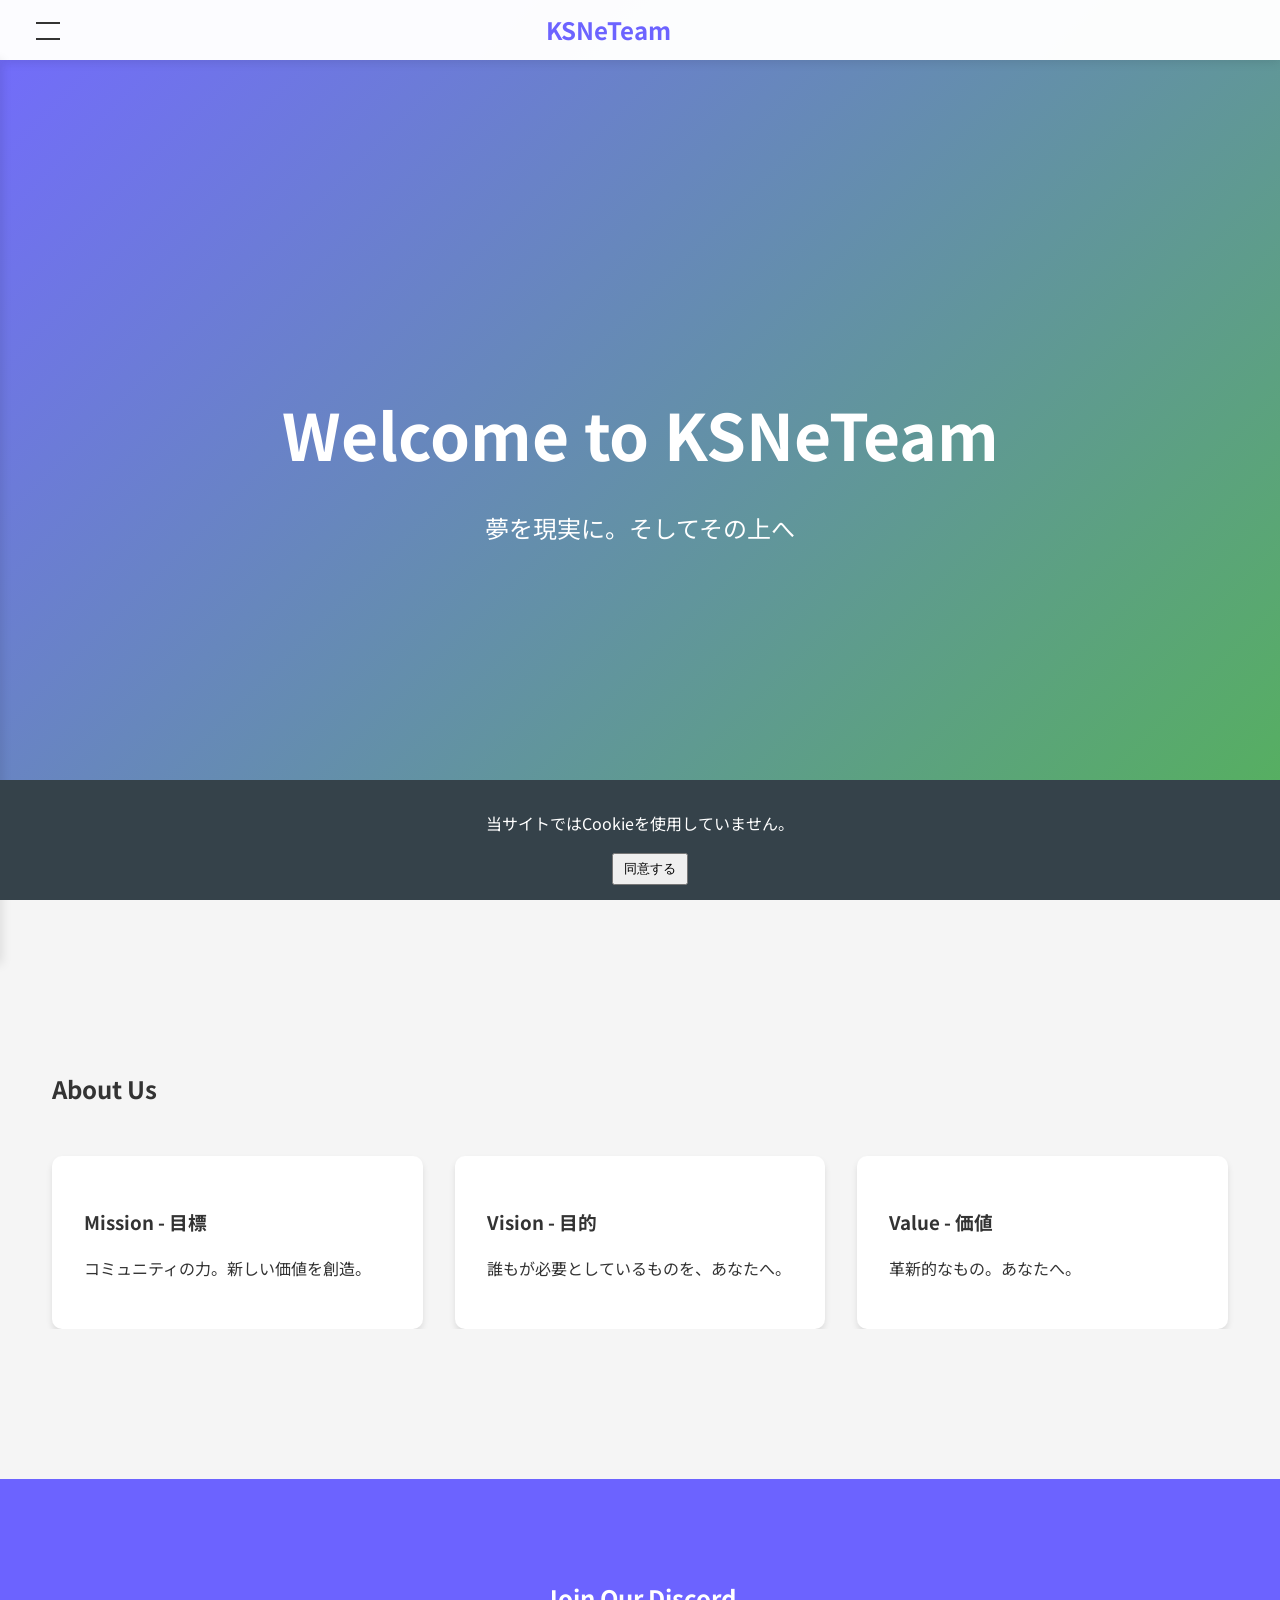
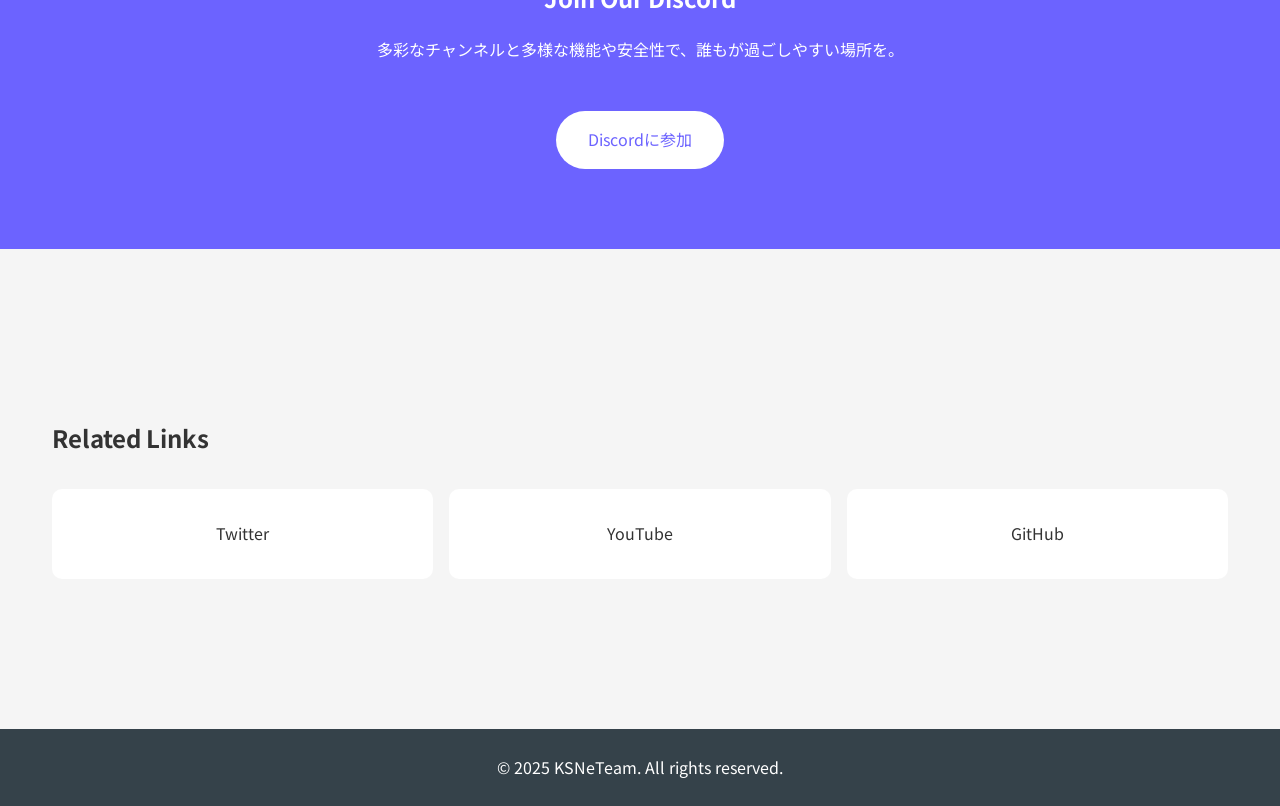
==== index.html @ a241812d "pages miss" ====
<!DOCTYPE html>
<html lang="ja">
<head>
    <meta charset="UTF-8">
    <meta name="viewport" content="width=device-width, initial-scale=1.0">
    <title>KSNeTeam - home</title>
    <link rel="stylesheet" href="css/main.css">
    <link href="https://fonts.googleapis.com/css2?family=Noto+Sans+JP:wght@400;700&display=swap" rel="stylesheet">
</head>
<body>
    <header class="site-header">
        <button id="menu-toggle" class="menu-toggle" aria-label="メニュー">
            <span class="menu-icon"></span>
        </button>
        <h1 class="logo">KSNeTeam</h1>
        <nav id="main-nav">
            <ul class="nav-list">
                <li><a href="#home" data-target="home" class="nav-link">Home</a></li>
                <li><a href="rules.html" class="nav-link">Rules</a></li>
                <li><a href="#discord" data-target="discord" class="nav-link">Discord</a></li>
                <li><a href="#links" data-target="links" class="nav-link">Links</a></li>
            </ul>
        </nav>
    </header>
    
    <main>
        <section id="hero" class="hero-section scroll-reveal">
            <div class="hero-content">
                <h2 class="main-title">Welcome to KSNeTeam</h2>
                <p class="subtitle">夢を現実に。そしてその上へ</p>
            </div>
        </section>

        <section id="about" class="about-section scroll-reveal">
            <div class="container">
                <h2>About Us</h2>
                <div class="feature-grid">
                    <div class="feature-item">
                        <h3>Mission - 目標</h3>
                        <p>コミュニティの力。新しい価値を創造。</p>
                    </div>
                    <div class="feature-item">
                        <h3>Vision - 目的</h3>
                        <p>誰もが必要としているものを、あなたへ。</p>
                    </div>
                    <div class="feature-item">
                        <h3>Value - 価値</h3>
                        <p>革新的なもの。あなたへ。</p>
                    </div>
                </div>
            </div>
        </section>

        <section id="discord" class="discord-section scroll-reveal">
            <div class="container">
                <h2>Join Our Discord</h2>
                <div class="discord-content">
                    <p>多彩なチャンネルと多様な機能や安全性で、誰もが過ごしやすい場所を。</p>
                    <a href="discordserver.html" class="discord-button">Discordに参加</a>
                </div>
            </div>
        </section>

        <section id="links" class="links-section scroll-reveal">
            <div class="container">
                <h2>Related Links</h2>
                <div class="links-grid">
                    <a href="#" class="link-card">Twitter</a>
                    <a href="#" class="link-card">YouTube</a>
                    <a href="#" class="link-card">GitHub</a>
                </div>
            </div>
        </section>
    </main>
    
    <footer class="site-footer">
        <div class="container">
            <p>&copy; 2025 KSNeTeam. All rights reserved.</p>
        </div>
    </footer>

    <div id="cookie-banner" class="cookie-banner">
        <p>当サイトではCookieを使用していません。</p>
        <button id="accept-cookie">同意する</button>
    </div>

    <script src="js/main.js"></script>
</body>
</html>
---- css/main.css ----
/* filepath: /KSNeTeam-website/KSNeTeam-website/css/main.css */

:root {
    --primary-color: #6C63FF;
    --secondary-color: #4CAF50;
    --text-color: #333;
    --bg-color: #f5f5f5;
    --white: #ffffff;
    --header-height: 60px;
}

body {
    font-family: 'Noto Sans JP', sans-serif;
    margin: 0;
    padding: 0;
    background-color: var(--bg-color);
    color: var(--text-color);
    line-height: 1.6;
}

header {
    background: #35424a;
    color: #ffffff;
    padding: 20px 0;
    text-align: center;
    /* Template: ヘッダーのレイアウトテンプレート */
}

nav {
    margin: 20px 0;
    /* Flexboxを利用して横並びに */
    display: flex;
    justify-content: center;
}

nav ul {
    list-style: none;
    padding: 0;
    margin: 0;
    display: flex;
    gap: 2rem;
    justify-content: center;
}

nav li {
    margin: 0 10px;
}

nav a {
    color: var(--text-color);
    text-decoration: none;
    padding: 10px 15px;
    transition: background 0.3s, transform 0.3s, color 0.3s;
    font-weight: 500;
}

nav a:hover,
nav a.active {
    background: #1dcae8;
    transform: scale(1.05);
    color: var(--primary-color);
}

/* Template: 判定セクションのスタイル */
#judgment-section {
    margin: 30px auto;
    padding: 20px;
    text-align: center;
    background: linear-gradient(135deg, #ff9a9e, #fad0c4);
    border-radius: 10px;
    width: 80%;
    animation: fadeIn 1s ease-in-out;
}
#judgment-section p {
    font-size: 1.2em;
    margin-bottom: 15px;
}
#judge-btn {
    padding: 10px 20px;
    font-size: 1em;
    border: none;
    border-radius: 5px;
    background: #1dcae8;
    color: #fff;
    cursor: pointer;
    transition: background 0.3s;
}
#judge-btn:hover {
    background: #17a2b8;
}
#judgment-result {
    margin-top: 20px;
    font-size: 1.1em;
    padding: 15px;
    background: #fff;
    border-radius: 5px;
    box-shadow: 0 2px 6px rgba(0,0,0,0.2);
}

/* Template: Cookieバナー用スタイル */
#cookie-banner {
    position: fixed;
    bottom: 0;
    left: 0;
    right: 0;
    background: #35424a;
    color: #ffffff;
    text-align: center;
    padding: 15px;
    z-index: 1000;
}
#cookie-banner button {
    margin-left: 20px;
    padding: 5px 10px;
}

.container {
    max-width: 1200px;
    margin: 0 auto;
    padding: 0 2rem;
    overflow: hidden;
}

.content {
    background: #ffffff;
    padding: 20px;
    margin: 20px 0;
    border-radius: 5px;
    box-shadow: 0 0 10px rgba(0, 0, 0, 0.1);
}

footer {
    background: #35424a;
    color: #ffffff;
    text-align: center;
    padding: 10px 0;
    position: relative;
    bottom: 0;
    width: 100%;
}

/* Template: レスポンシブ対応 */
@media (max-width: 768px) {
    nav ul {
        flex-direction: column;
        text-align: center;
    }
    nav li {
        margin: 5px 0;
    }
    .main-title {
        font-size: 2.5rem;
    }
    .subtitle {
        font-size: 1.2rem;
    }
    .menu-toggle {
        display: block;
    }
    /* 初期状態は非表示 */
    nav .nav-list {
        display: none;
        flex-direction: column;
        background: rgba(255,255,255,0.95);
        position: absolute;
        top: 100%;
        left: 0;
        width: 100%;
        padding: 1rem 0;
    }
    /* メニュー表示時 */
    .nav-open nav .nav-list {
        display: flex;
    }
    /* リンクに余白を追加 */
    nav .nav-list li {
        margin: 0.5rem 0;
        text-align: center;
    }
}

/* Template: キーフレーム */
@keyframes fadeIn {
    from { opacity: 0; }
    to { opacity: 1; }
}

/* スクロールアニメーション用スタイル */
.scroll-reveal {
    opacity: 0;
    transform: translateY(100px);
    transition: all 0.8s cubic-bezier(0.4, 0, 0.2, 1);
}

.scroll-reveal.visible {
    opacity: 1;
    transform: translateY(0);
}

/* セクション間の余白調整 */
section {
    margin: 100px 0;
    padding: 50px 20px;
}

.site-header {
    position: fixed;
    top: 0;
    width: 100%;
    height: var(--header-height);
    background: rgba(255, 255, 255, 0.98);
    box-shadow: 0 2px 10px rgba(0,0,0,0.1);
    z-index: 1000;
    display: flex;
    align-items: center;
    justify-content: center;
    padding: 0;
}

.logo {
    font-size: 1.5rem;
    font-weight: 700;
    color: var(--primary-color);
    margin: 0;
    text-align: center;
}

/* heroセクションの調整 */
.hero-section {
    min-height: 100vh;
    margin: 0;
    padding: 0;
    background: linear-gradient(135deg, 
        rgba(108, 99, 255, 0.95),
        rgba(76, 175, 80, 0.95)
    );
    display: flex;
    align-items: center;
    justify-content: center;
    overflow: hidden;
    color: var(--white);
    text-align: center;
}

.main-title {
    font-size: clamp(2rem, 8vw, 4rem);
    margin-bottom: 1rem;
    opacity: 0;
    transform: translateY(30px);
    animation: fadeInUp 1s cubic-bezier(0.4, 0, 0.2, 1) forwards 0.5s;
}

.subtitle {
    font-size: 1.5rem;
    opacity: 0;
    transform: translateY(30px);
    animation: fadeInUp 1s ease forwards 0.8s;
}

.feature-grid {
    display: grid;
    grid-template-columns: repeat(auto-fit, minmax(250px, 1fr));
    gap: 2rem;
    margin-top: 3rem;
}

.feature-item {
    background: var(--white);
    padding: 2rem;
    border-radius: 10px;
    box-shadow: 0 4px 6px rgba(0,0,0,0.1);
    transition: transform 0.3s;
}

.feature-item:hover {
    transform: translateY(-5px);
}

.discord-section {
    background: var(--primary-color);
    color: var(--white);
    padding: 5rem 0;
    text-align: center;
}

.discord-button {
    display: inline-block;
    padding: 1rem 2rem;
    background: var(--white);
    color: var(--primary-color);
    text-decoration: none;
    border-radius: 30px;
    margin-top: 2rem;
    transition: transform 0.3s;
}

.discord-button:hover {
    transform: scale(1.05);
}

.contact-form,
.contact-section,
#form-message,
.alert {
    display: none;
}

.links-grid {
    display: grid;
    grid-template-columns: repeat(auto-fit, minmax(200px, 1fr));
    gap: 1rem;
    margin-top: 2rem;
}

.link-card {
    background: var(--white);
    padding: 2rem;
    text-align: center;
    text-decoration: none;
    color: var(--text-color);
    border-radius: 10px;
    transition: transform 0.3s;
}

.link-card:hover {
    transform: translateY(-5px);
}

@keyframes fadeInUp {
    from {
        opacity: 0;
        transform: translateY(30px);
    }
    to {
        opacity: 1;
        transform: translateY(0);
    }
}

/* ハンバーガーメニュー用スタイル */
.menu-toggle {
    position: absolute; /* fixedからabsoluteに変更 */
    left: 1rem;
    top: 50%;
    transform: translateY(-50%);
    background: none;
    border: none;
    cursor: pointer;
    z-index: 1001;
    width: 40px;
    height: 40px;
    display: flex;
    align-items: center;
    justify-content: center;
    padding: 0;
}

/* 三本線のスタイル */
.menu-icon {
    position: relative;
    width: 24px;
    height: 2px;
    background: var(--text-color);
    transition: all 0.3s ease;
}

.menu-icon::before,
.menu-icon::after {
    content: '';
    position: absolute;
    left: 0;
    width: 24px;
    height: 2px;
    background: var(--text-color);
    transition: all 0.3s ease;
}

.menu-icon::before {
    top: -8px;
}

.menu-icon::after {
    top: 8px;
}

/* メニューが開いているときの×印 */
.nav-open .menu-icon {
    background: transparent;
}

.nav-open .menu-icon::before {
    top: 0;
    transform: rotate(45deg);
}

.nav-open .menu-icon::after {
    top: 0;
    transform: rotate(-45deg);
}

/* ナビゲーションの共通スタイル */
.nav-list {
    position: fixed;
    top: var(--header-height);
    left: -250px;
    width: 250px;
    height: calc(100vh - var(--header-height));
    background: rgba(255, 255, 255, 0.98);
    box-shadow: 2px 0 10px rgba(0,0,0,0.1);
    transition: left 0.3s ease;
    display: flex;
    flex-direction: column;
    padding: 2rem 0;
    margin: 0;
    z-index: 999;
    pointer-events: none; /* 初期状態ではクリックイベントを無効化 */
}

.nav-open .nav-list {
    left: 0;
    pointer-events: auto; /* メニューが開いている時のみクリックイベントを有効化 */
}

/* メディアクエリの更新 */
@media (min-width: 769px) {
    .menu-toggle {
        display: block;
    }
    
    .nav-list {
        position: fixed;
        width: 250px;
        flex-direction: column;
    }
}

/* レスポンシブ調整 */
@media (max-width: 768px) {
    .nav-list {
        width: 100%;
    }
}

/* 以前の重複するメニュー関連のスタイルを削除 */
/* 削除: .menu-toggle の重複定義 */
/* 削除: .nav-list の重複定義 */
/* 削除: レスポンシブ関連の重複定義 */

/* PC表示時のスタイル */
@media (min-width: 769px) {
    nav {
        margin: 0 2rem;
    }

    .nav-list {
        position: fixed;
        width: 250px;
        flex-direction: column;
    }

    nav .nav-list li {
        margin: 0.5rem 0;
        text-align: left;
    }

    .menu-toggle {
        display: block;
    }
}

/* モバイル表示時のスタイル */
@media (max-width: 768px) {
    .site-header {
        padding: 0 1rem;
    }

    .nav-list {
        display: none;  /* モバイルでは初期状態を非表示に */
        position: fixed;
        top: var(--header-height);
        left: 0;
        width: 100%;
        flex-direction: column;
        background: rgba(255, 255, 255, 0.98);
        padding: 1rem 0;
        transform: translateY(-100%);
        transition: transform 0.3s ease-in-out;
        box-shadow: 0 2px 10px rgba(0,0,0,0.1);
    }

    .nav-open .nav-list {
        transform: translateY(0);
    }

    nav .nav-list li {
        margin: 0.5rem 0;
        text-align: center;
    }

    .menu-toggle {
        display: block;
        position: absolute;
        left: 1rem;
        top: 50%;
        transform: translateY(-50%);
        font-size: 1.5rem;
        background: none;
        border: none;
        color: var(--text-color);
        cursor: pointer;
    }
}

/* PC表示時のホバーメニュー */
@media (min-width: 769px) {
    .menu-toggle {
        display: none;
    }
}

/* モバイル表示時のハンバーガーメニュー */
@media (max-width: 768px) {
    .menu-toggle {
        display: block;
        position: absolute;
        left: 1rem;
        top: 50%;
        transform: translateY(-50%);
    }

    .nav-list {
        width: 100%;
        left: 0;
        top: 100%;
    }

    .nav-open .nav-list {
        display: flex;
        flex-direction: column;
    }

    nav .nav-list li {
        margin: 0.5rem 0;
        text-align: center;
    }
}

/* アニメーション効果 */
.nav-list {
    transition: all 0.3s ease-in-out;
    transform-origin: top center;
}

.nav-open .nav-list {
    animation: slideDown 0.3s ease-in-out forwards;
}

@keyframes slideDown {
    from {
        opacity: 0;
        transform: translateY(-10px);
    }
    to {
        opacity: 1;
        transform: translateY(0);
    }
}

/* メニューボタンの基本スタイル */
.menu-toggle {
    position: absolute; /* fixedからabsoluteに変更 */
    left: 1rem;
    top: 50%;
    transform: translateY(-50%);
    background: none;
    border: none;
    cursor: pointer;
    z-index: 1001;
    width: 40px;
    height: 40px;
    display: flex;
    align-items: center;
    justify-content: center;
    padding: 0;
}

/* 三本線のスタイル */
.menu-icon {
    position: relative;
    width: 24px;
    height: 2px;
    background: var(--text-color);
    transition: all 0.3s ease;
}

.menu-icon::before,
.menu-icon::after {
    content: '';
    position: absolute;
    left: 0;
    width: 24px;
    height: 2px;
    background: var(--text-color);
    transition: all 0.3s ease;
}

.menu-icon::before {
    top: -8px;
}

.menu-icon::after {
    top: 8px;
}

/* メニューが開いているときの×印 */
.nav-open .menu-icon {
    background: transparent;
}

.nav-open .menu-icon::before {
    top: 0;
    transform: rotate(45deg);
}

.nav-open .menu-icon::after {
    top: 0;
    transform: rotate(-45deg);
}

/* ナビゲーションの共通スタイル */
.nav-list {
    position: fixed;
    top: var(--header-height);
    left: -250px;
    width: 250px;
    height: calc(100vh - var(--header-height));
    background: rgba(255, 255, 255, 0.98);
    box-shadow: 2px 0 10px rgba(0,0,0,0.1);
    transition: left 0.3s ease;
    display: flex;
    flex-direction: column;
    padding: 2rem 0;
    margin: 0;
    z-index: 999;
    pointer-events: none; /* 初期状態ではクリックイベントを無効化 */
}

.nav-open .nav-list {
    left: 0;
    pointer-events: auto; /* メニューが開いている時のみクリックイベントを有効化 */
}

/* メディアクエリの更新 */
@media (min-width: 769px) {
    .menu-toggle {
        display: block;
    }
    
    .nav-list {
        position: fixed;
        width: 250px;
        flex-direction: column;
    }
}

/* フォームメッセージのスタイル */
#form-message {
    margin-bottom: 1rem;
}

.alert {
    padding: 1rem;
    border-radius: 5px;
    margin-bottom: 1rem;
}

.alert.success {
    background-color: #d4edda;
    color: #155724;
    border: 1px solid #c3e6cb;
}

.alert.error {
    background-color: #f8d7da;
    color: #721c24;
    border: 1px solid #f5c6cb;
}

/* Bot用のスタイル更新 */
.bot-features {
    padding: 2rem;
    background: rgba(255, 255, 255, 0.08);
    border-radius: 15px;
    backdrop-filter: blur(8px);
    -webkit-backdrop-filter: blur(8px);
    margin-top: 2rem;
    border: 1px solid rgba(255, 255, 255, 0.1);
}

.bot-features-list,
.bot-commands-list {
    list-style: none;
    padding: 0;
    margin: 1rem 0;
}

.bot-features-list li,
.bot-commands-list li {
    margin: 0.5rem 0;
    padding: 0.5rem;
    background: rgba(255, 255, 255, 0.1);
    border-radius: 5px;
    backdrop-filter: blur(4px);
    -webkit-backdrop-filter: blur(4px);
    border: 1px solid rgba(255, 255, 255, 0.05);
}

.bot-commands-list code {
    background: rgba(0, 0, 0, 0.3);
    padding: 0.2rem 0.5rem;
    border-radius: 3px;
    font-family: monospace;
    color: #fff;
}

.bot-info {
    margin-top: 2rem;
    padding: 1rem;
    background: rgba(0, 0, 0, 0.3);
    border-radius: 10px;
    text-align: center;
    backdrop-filter: blur(4px);
    -webkit-backdrop-filter: blur(4px);
}

.bot-info p {
    margin: 0;
    font-size: 1.1rem;
    color: rgba(255, 255, 255, 0.95);
}
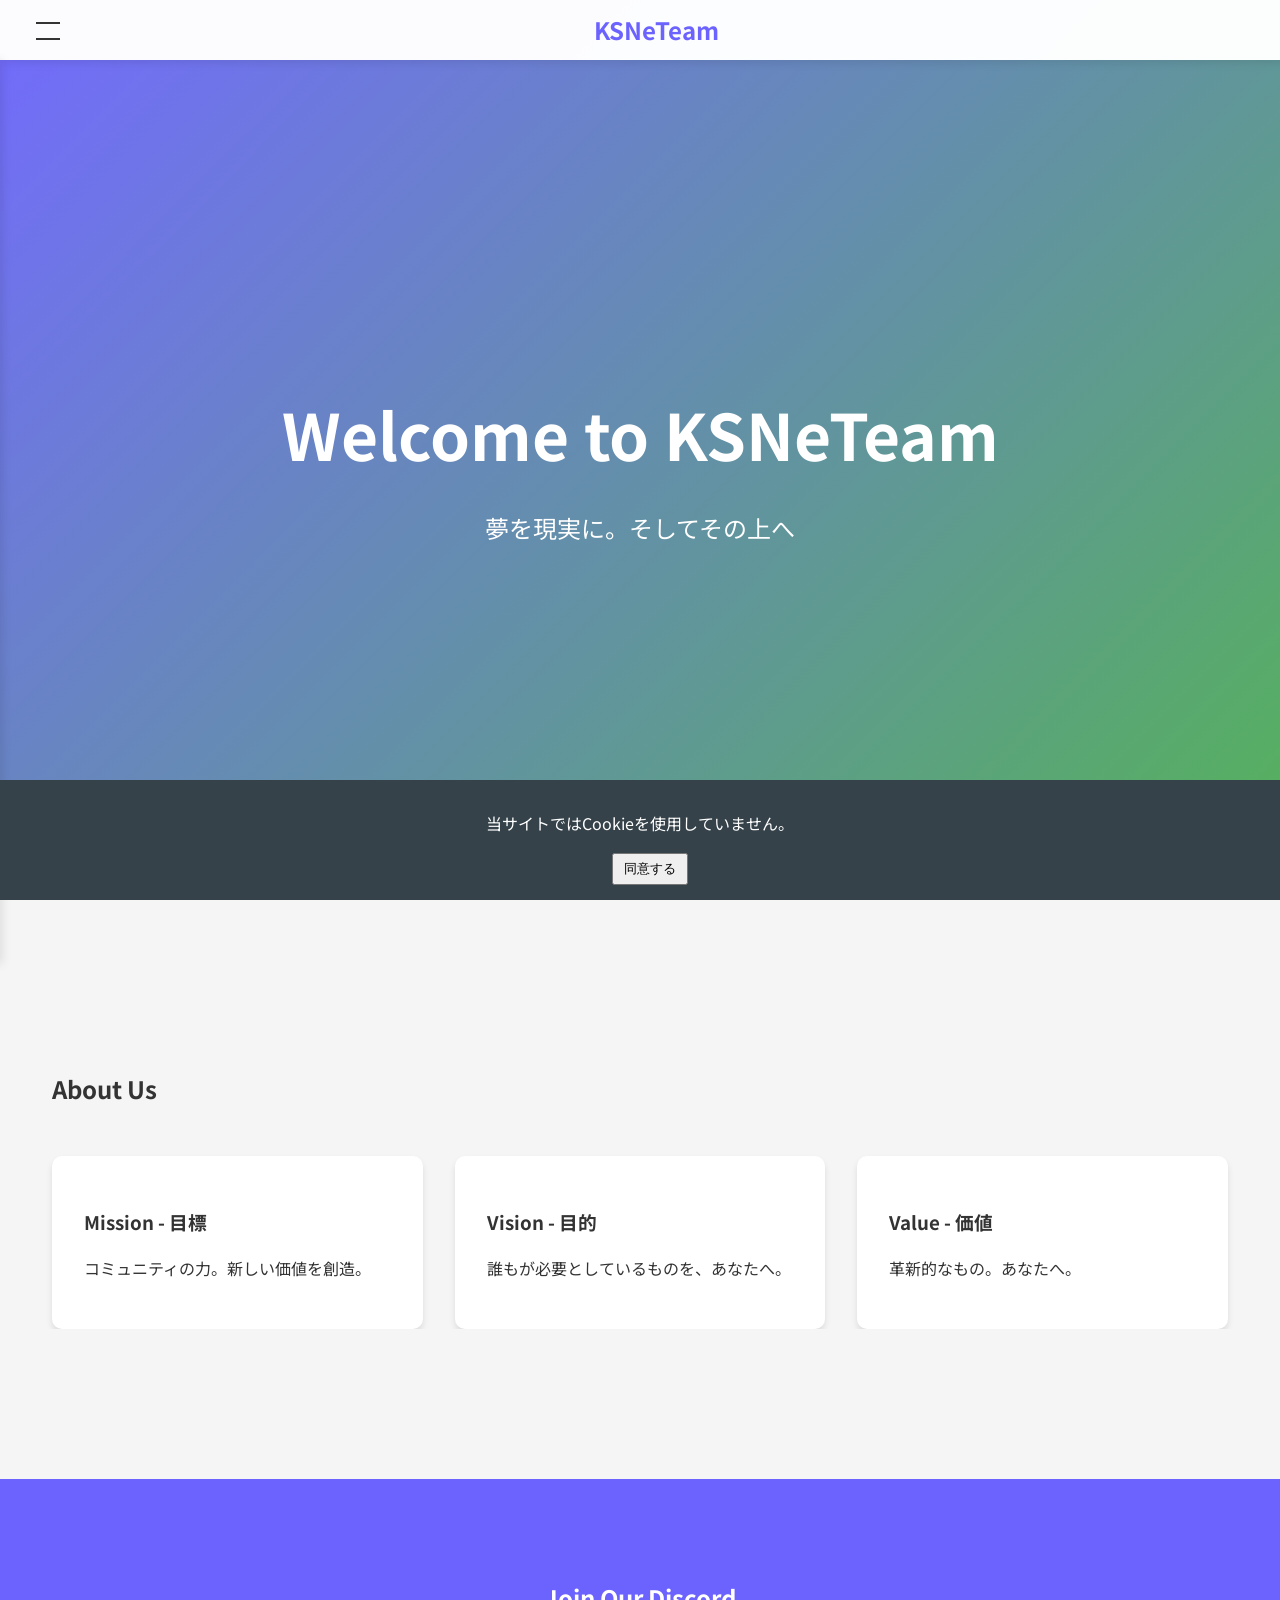
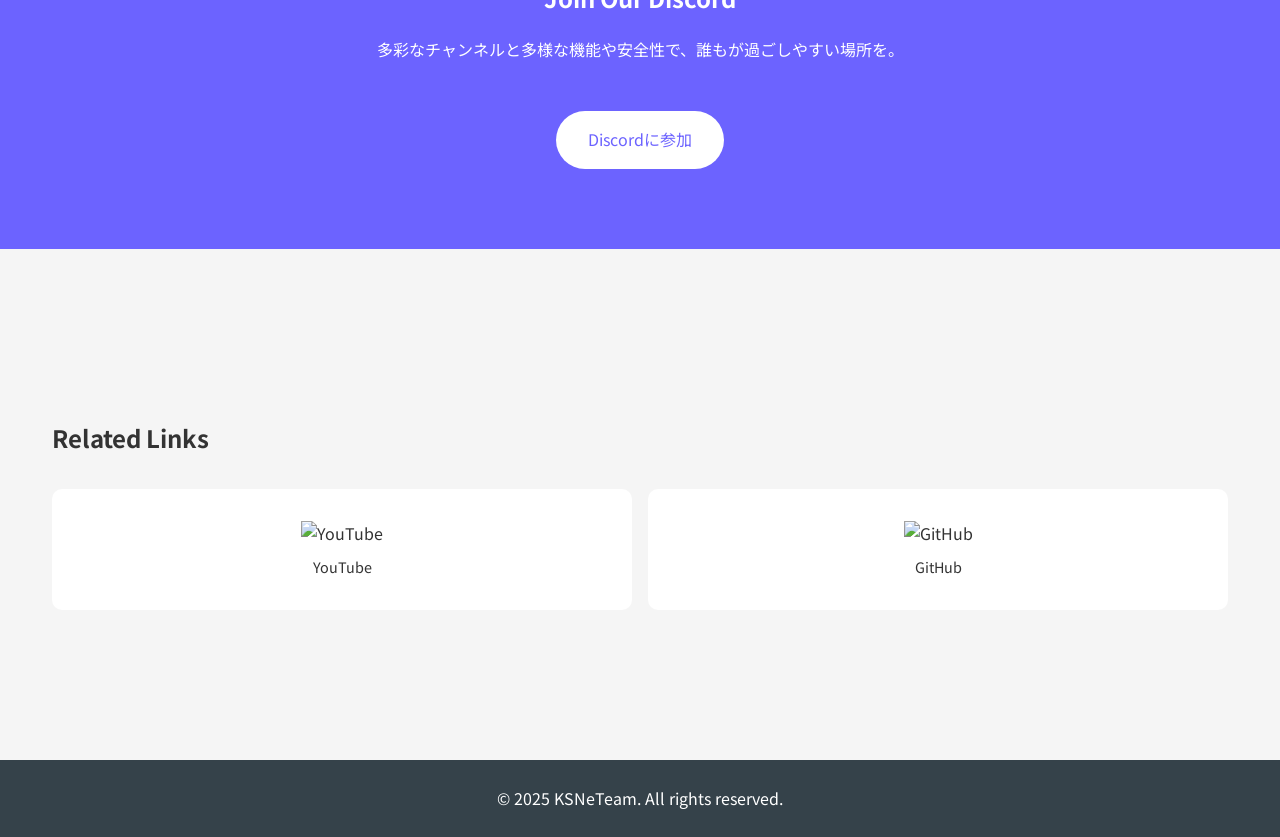
==== commit 64320bff: "design +240％ and bug fix" ====
--- a/index.html
+++ b/index.html
@@ -15,10 +15,11 @@
         <h1 class="logo">KSNeTeam</h1>
         <nav id="main-nav">
             <ul class="nav-list">
-                <li><a href="#home" data-target="home" class="nav-link">Home</a></li>
+                <li><a href="index.html" class="nav-link">Home</a></li>
                 <li><a href="rules.html" class="nav-link">Rules</a></li>
-                <li><a href="#discord" data-target="discord" class="nav-link">Discord</a></li>
-                <li><a href="#links" data-target="links" class="nav-link">Links</a></li>
+                <li><a href="discordserver.html" class="nav-link">Discord</a></li>
+                <li><a href="discordbot.html" class="nav-link">Bot</a></li>
+                <li><a href="#links" class="nav-link">Links</a></li>
             </ul>
         </nav>
     </header>
@@ -65,9 +66,14 @@
             <div class="container">
                 <h2>Related Links</h2>
                 <div class="links-grid">
-                    <a href="#" class="link-card">Twitter</a>
-                    <a href="#" class="link-card">YouTube</a>
-                    <a href="#" class="link-card">GitHub</a>
+                    <a href="https://www.youtube.com/@dgs-jp" class="link-card">
+                        <img src="https://cdn-icons-png.flaticon.com/512/1384/1384060.png" alt="YouTube" style="width:40px;height:40px;">
+                        <span>YouTube</span>
+                    </a>
+                    <a href="https://github.com/Ks-777" class="link-card">
+                        <img src="https://cdn-icons-png.flaticon.com/512/25/25231.png" alt="GitHub" style="width:40px;height:40px;">
+                        <span>GitHub</span>
+                    </a>
                 </div>
             </div>
         </section>
--- a/css/main.css
+++ b/css/main.css
@@ -177,6 +177,10 @@
         margin: 0.5rem 0;
         text-align: center;
     }
+    /* 追加: スマホ表示時、ロゴとハンバーガーメニューがかぶらないようロゴに余白を追加 */
+    .logo {
+        margin-left: 60px;
+    }
 }
 
 /* Template: キーフレーム */
@@ -203,6 +207,7 @@
     padding: 50px 20px;
 }
 
+/* ヘッダー全体を中央配置に変更 */
 .site-header {
     position: fixed;
     top: 0;
@@ -213,16 +218,36 @@
     z-index: 1000;
     display: flex;
     align-items: center;
+    justify-content: center; /* ロゴを中央に */
+    padding: 0 1rem;
+}
+
+/* ハンバーガーメニューは絶対配置 */
+.menu-toggle {
+    position: absolute;
+    left: 1rem;
+    top: 50%;
+    transform: translateY(-50%);
+    background: none;
+    border: none;
+    cursor: pointer;
+    z-index: 1001;
+    width: 40px;
+    height: 40px;
+    display: flex;
+    align-items: center;
     justify-content: center;
     padding: 0;
 }
 
+/* ロゴを中央配置 */
 .logo {
+    width: 100%;
+    text-align: center;
+    margin: 0;
     font-size: 1.5rem;
     font-weight: 700;
     color: var(--primary-color);
-    margin: 0;
-    text-align: center;
 }
 
 /* heroセクションの調整 */
@@ -434,235 +459,6 @@
     }
 }
 
-/* レスポンシブ調整 */
-@media (max-width: 768px) {
-    .nav-list {
-        width: 100%;
-    }
-}
-
-/* 以前の重複するメニュー関連のスタイルを削除 */
-/* 削除: .menu-toggle の重複定義 */
-/* 削除: .nav-list の重複定義 */
-/* 削除: レスポンシブ関連の重複定義 */
-
-/* PC表示時のスタイル */
-@media (min-width: 769px) {
-    nav {
-        margin: 0 2rem;
-    }
-
-    .nav-list {
-        position: fixed;
-        width: 250px;
-        flex-direction: column;
-    }
-
-    nav .nav-list li {
-        margin: 0.5rem 0;
-        text-align: left;
-    }
-
-    .menu-toggle {
-        display: block;
-    }
-}
-
-/* モバイル表示時のスタイル */
-@media (max-width: 768px) {
-    .site-header {
-        padding: 0 1rem;
-    }
-
-    .nav-list {
-        display: none;  /* モバイルでは初期状態を非表示に */
-        position: fixed;
-        top: var(--header-height);
-        left: 0;
-        width: 100%;
-        flex-direction: column;
-        background: rgba(255, 255, 255, 0.98);
-        padding: 1rem 0;
-        transform: translateY(-100%);
-        transition: transform 0.3s ease-in-out;
-        box-shadow: 0 2px 10px rgba(0,0,0,0.1);
-    }
-
-    .nav-open .nav-list {
-        transform: translateY(0);
-    }
-
-    nav .nav-list li {
-        margin: 0.5rem 0;
-        text-align: center;
-    }
-
-    .menu-toggle {
-        display: block;
-        position: absolute;
-        left: 1rem;
-        top: 50%;
-        transform: translateY(-50%);
-        font-size: 1.5rem;
-        background: none;
-        border: none;
-        color: var(--text-color);
-        cursor: pointer;
-    }
-}
-
-/* PC表示時のホバーメニュー */
-@media (min-width: 769px) {
-    .menu-toggle {
-        display: none;
-    }
-}
-
-/* モバイル表示時のハンバーガーメニュー */
-@media (max-width: 768px) {
-    .menu-toggle {
-        display: block;
-        position: absolute;
-        left: 1rem;
-        top: 50%;
-        transform: translateY(-50%);
-    }
-
-    .nav-list {
-        width: 100%;
-        left: 0;
-        top: 100%;
-    }
-
-    .nav-open .nav-list {
-        display: flex;
-        flex-direction: column;
-    }
-
-    nav .nav-list li {
-        margin: 0.5rem 0;
-        text-align: center;
-    }
-}
-
-/* アニメーション効果 */
-.nav-list {
-    transition: all 0.3s ease-in-out;
-    transform-origin: top center;
-}
-
-.nav-open .nav-list {
-    animation: slideDown 0.3s ease-in-out forwards;
-}
-
-@keyframes slideDown {
-    from {
-        opacity: 0;
-        transform: translateY(-10px);
-    }
-    to {
-        opacity: 1;
-        transform: translateY(0);
-    }
-}
-
-/* メニューボタンの基本スタイル */
-.menu-toggle {
-    position: absolute; /* fixedからabsoluteに変更 */
-    left: 1rem;
-    top: 50%;
-    transform: translateY(-50%);
-    background: none;
-    border: none;
-    cursor: pointer;
-    z-index: 1001;
-    width: 40px;
-    height: 40px;
-    display: flex;
-    align-items: center;
-    justify-content: center;
-    padding: 0;
-}
-
-/* 三本線のスタイル */
-.menu-icon {
-    position: relative;
-    width: 24px;
-    height: 2px;
-    background: var(--text-color);
-    transition: all 0.3s ease;
-}
-
-.menu-icon::before,
-.menu-icon::after {
-    content: '';
-    position: absolute;
-    left: 0;
-    width: 24px;
-    height: 2px;
-    background: var(--text-color);
-    transition: all 0.3s ease;
-}
-
-.menu-icon::before {
-    top: -8px;
-}
-
-.menu-icon::after {
-    top: 8px;
-}
-
-/* メニューが開いているときの×印 */
-.nav-open .menu-icon {
-    background: transparent;
-}
-
-.nav-open .menu-icon::before {
-    top: 0;
-    transform: rotate(45deg);
-}
-
-.nav-open .menu-icon::after {
-    top: 0;
-    transform: rotate(-45deg);
-}
-
-/* ナビゲーションの共通スタイル */
-.nav-list {
-    position: fixed;
-    top: var(--header-height);
-    left: -250px;
-    width: 250px;
-    height: calc(100vh - var(--header-height));
-    background: rgba(255, 255, 255, 0.98);
-    box-shadow: 2px 0 10px rgba(0,0,0,0.1);
-    transition: left 0.3s ease;
-    display: flex;
-    flex-direction: column;
-    padding: 2rem 0;
-    margin: 0;
-    z-index: 999;
-    pointer-events: none; /* 初期状態ではクリックイベントを無効化 */
-}
-
-.nav-open .nav-list {
-    left: 0;
-    pointer-events: auto; /* メニューが開いている時のみクリックイベントを有効化 */
-}
-
-/* メディアクエリの更新 */
-@media (min-width: 769px) {
-    .menu-toggle {
-        display: block;
-    }
-    
-    .nav-list {
-        position: fixed;
-        width: 250px;
-        flex-direction: column;
-    }
-}
-
 /* フォームメッセージのスタイル */
 #form-message {
     margin-bottom: 1rem;
@@ -689,12 +485,13 @@
 /* Bot用のスタイル更新 */
 .bot-features {
     padding: 2rem;
-    background: rgba(255, 255, 255, 0.08);
+    background: #36393f; /* 背景色を変更 */
     border-radius: 15px;
     backdrop-filter: blur(8px);
     -webkit-backdrop-filter: blur(8px);
     margin-top: 2rem;
     border: 1px solid rgba(255, 255, 255, 0.1);
+    color: #ffffff; /* 文字色を白に */
 }
 
 .bot-features-list,
@@ -737,4 +534,100 @@
     margin: 0;
     font-size: 1.1rem;
     color: rgba(255, 255, 255, 0.95);
+}
+
+/* 埋め込みセクションのスタイル */
+.embed-section {
+    margin-top: 3rem;
+    padding: 2rem;
+}
+
+.embed-container {
+    max-width: 600px;
+    margin: 2rem auto;
+}
+
+.embed-message {
+    background: #36393f;
+    border-radius: 4px;
+    padding: 1rem;
+    color: #dcddde;
+    font-family: 'Whitney', 'Helvetica Neue', Helvetica, Arial, sans-serif;
+    box-shadow: 0 2px 10px rgba(0,0,0,0.2);
+}
+
+.embed-header {
+    display: flex;
+    align-items: center;
+    margin-bottom: 0.5rem;
+}
+
+.embed-avatar {
+    width: 24px;
+    height: 24px;
+    border-radius: 50%;
+    margin-right: 0.5rem;
+}
+
+.embed-author {
+    color: #ffffff;
+    font-weight: 500;
+}
+
+.embed-content {
+    border-left: 4px solid #5865f2;
+    padding-left: 1rem;
+    margin: 0.5rem 0;
+}
+
+.embed-description {
+    margin-bottom: 1rem;
+}
+
+.embed-description p {
+    margin: 0.5rem 0;
+}
+
+.embed-fields {
+    display: grid;
+    gap: 0.5rem;
+}
+
+.embed-field {
+    background: rgba(255,255,255,0.05);
+    padding: 0.5rem;
+    border-radius: 3px;
+}
+
+.embed-field h4 {
+    margin: 0 0 0.5rem 0;
+    color: #ffffff;
+    font-size: 0.9rem;
+}
+
+.embed-field code {
+    background: rgba(0,0,0,0.3);
+    padding: 0.2rem 0.4rem;
+    border-radius: 3px;
+    font-family: monospace;
+    color: #dcddde;
+}
+
+.embed-footer {
+    margin-top: 1rem;
+    padding-top: 0.5rem;
+    border-top: 1px solid rgba(255,255,255,0.1);
+    font-size: 0.8rem;
+    color: #72767d;
+}
+
+/* 修正: link-card 内のアイコンと文字のバランス調整 */
+.link-card img {
+    width: 32px;
+    height: 32px;
+    margin-bottom: 0.5rem;
+}
+.link-card span {
+    font-size: 0.9rem;
+    display: block;
 }
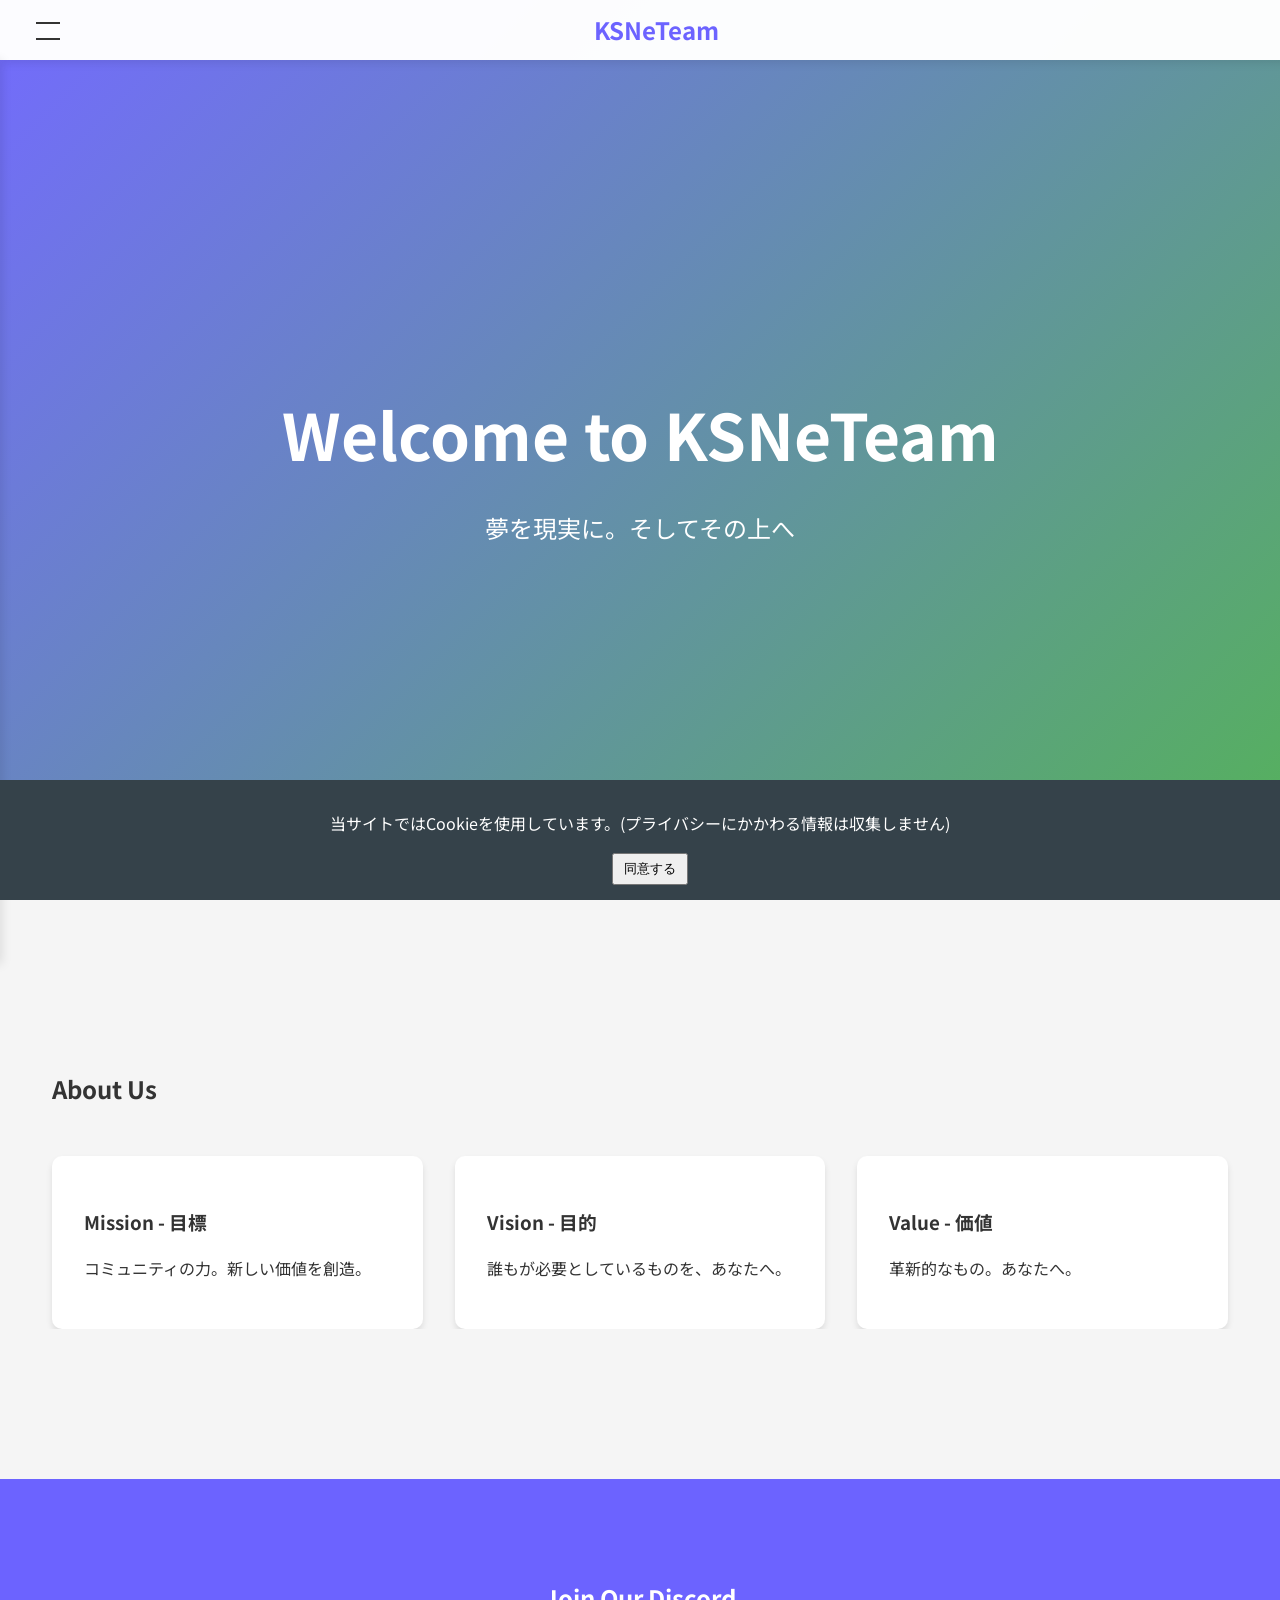
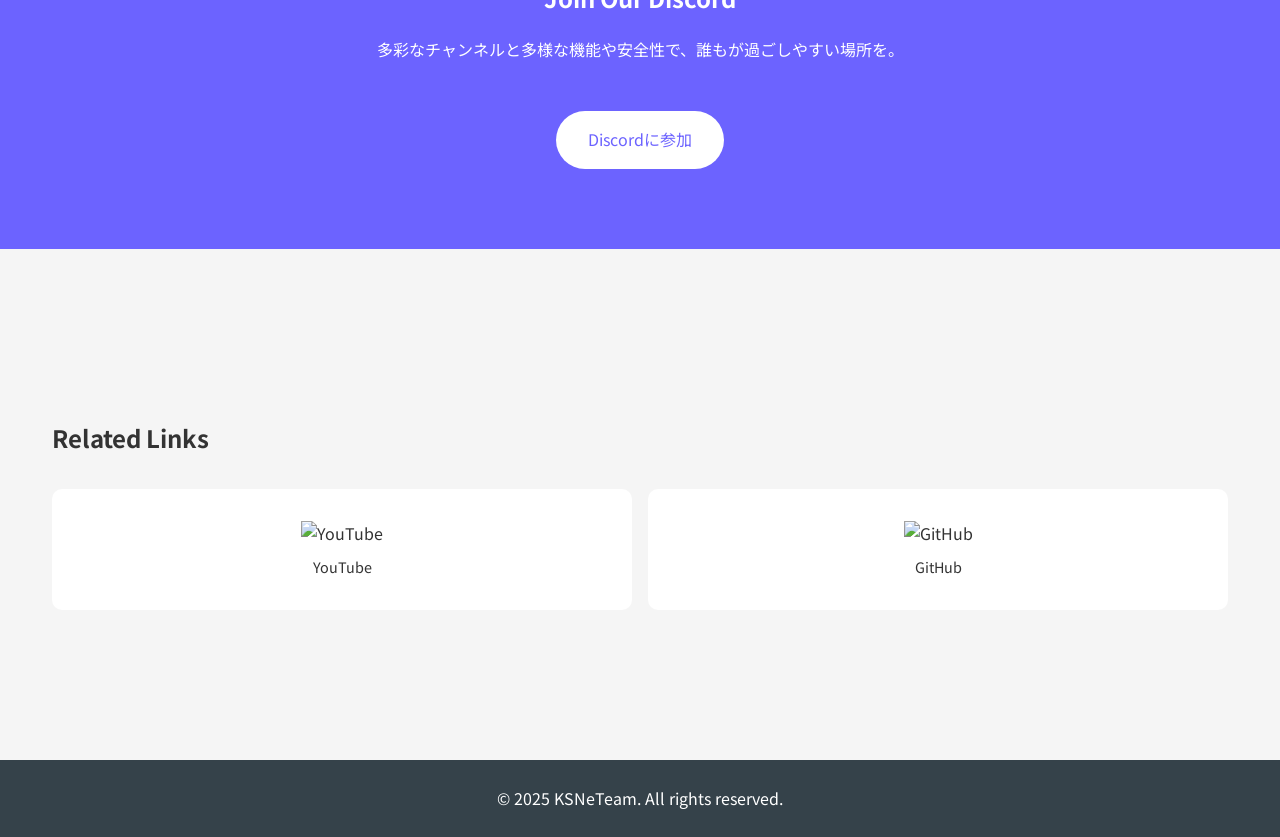
==== commit a3c5b228: "cookieを利用しています。" ====
--- a/index.html
+++ b/index.html
@@ -86,10 +86,16 @@
     </footer>
 
     <div id="cookie-banner" class="cookie-banner">
-        <p>当サイトではCookieを使用していません。</p>
+        <p>当サイトではCookieを使用しています。(プライバシーにかかわる情報は収集しません)</p>
         <button id="accept-cookie">同意する</button>
     </div>
 
     <script src="js/main.js"></script>
+    <script>
+        // Cookie同意ボタンをクリックした場合の処理
+        document.getElementById('accept-cookie').addEventListener('click', function() {
+            document.getElementById('cookie-banner').style.display = 'none';
+        });
+    </script>
 </body>
 </html>
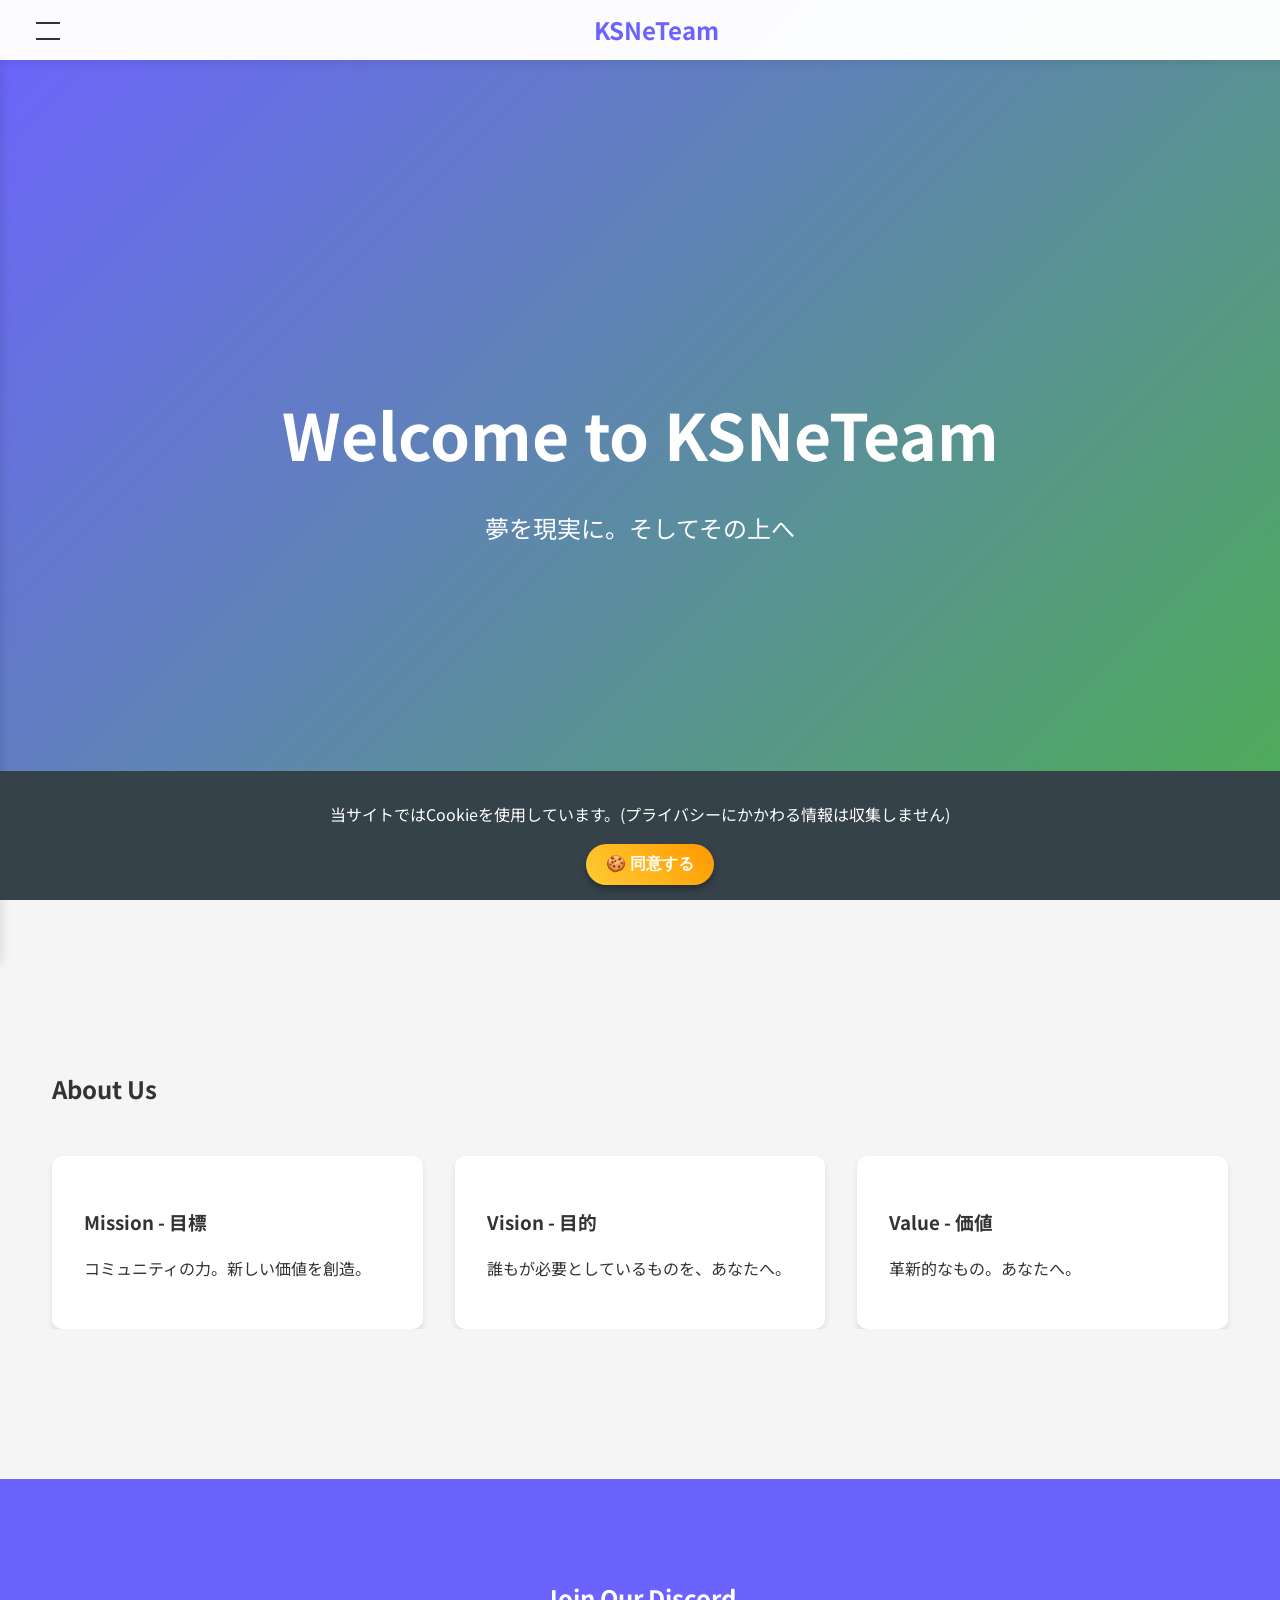
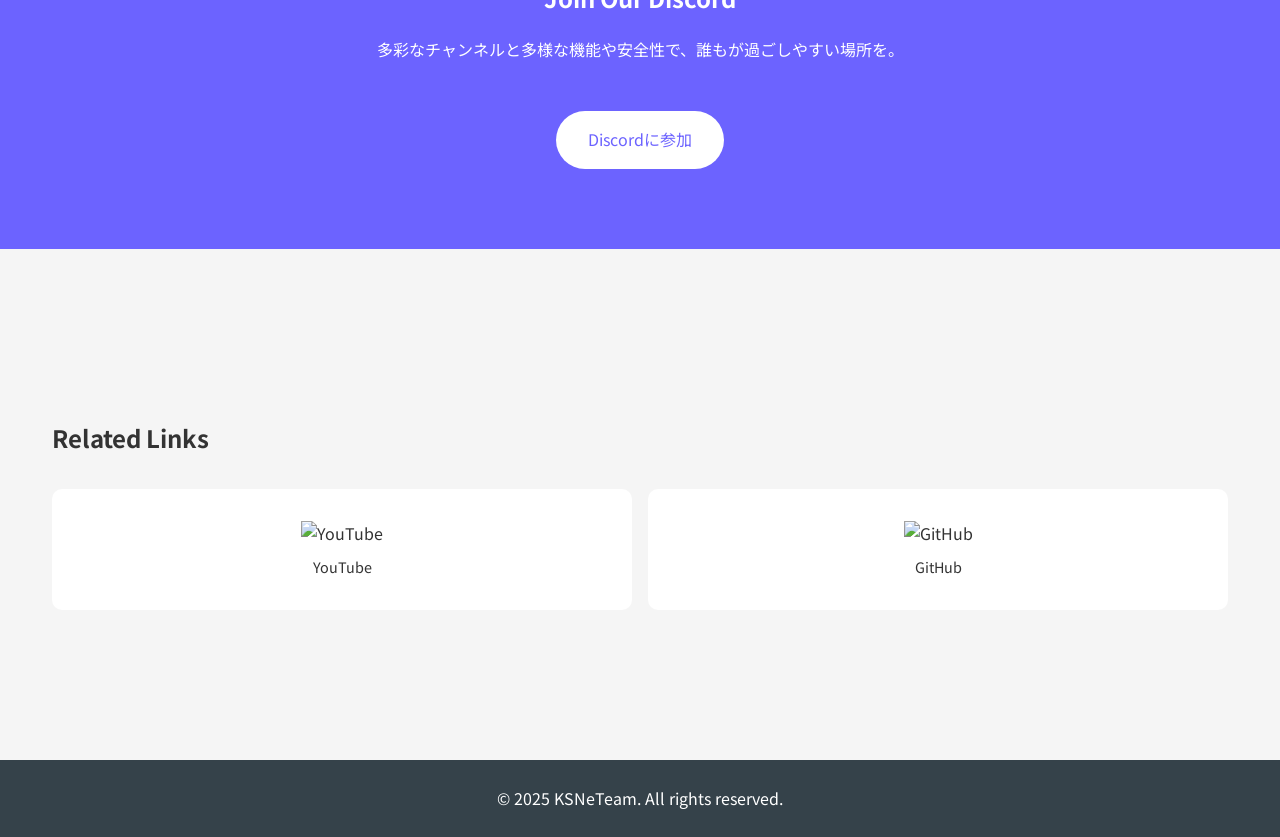
==== commit 2731feb1: "！？" ====
--- a/index.html
+++ b/index.html
@@ -3,16 +3,21 @@
 <head>
     <meta charset="UTF-8">
     <meta name="viewport" content="width=device-width, initial-scale=1.0">
+    <meta name="description" content="KSNeTeamは、DiscordGamersServerの運営やBOTの開発、共有を行う組織です。">
+    <meta name="keywords" content="Discord, サーバー, ゲーム, DiscordBot, Javascript, 開発, コミュニティ, KSNeTeam">
+    <meta name="author" content="KSNeTeam">
     <title>KSNeTeam - home</title>
     <link rel="stylesheet" href="css/main.css">
     <link href="https://fonts.googleapis.com/css2?family=Noto+Sans+JP:wght@400;700&display=swap" rel="stylesheet">
+    <link rel="shortcut icon" href="./img/icon.png " type="image/x-icon">
+    
 </head>
 <body>
     <header class="site-header">
         <button id="menu-toggle" class="menu-toggle" aria-label="メニュー">
             <span class="menu-icon"></span>
         </button>
-        <h1 class="logo">KSNeTeam</h1>
+        <h1 class="logo"><a href="index.html">KSNeTeam</a></h1>
         <nav id="main-nav">
             <ul class="nav-list">
                 <li><a href="index.html" class="nav-link">Home</a></li>
@@ -24,6 +29,12 @@
         </nav>
     </header>
     
+    <!-- Cookie バナーの追加 -->
+    <div id="cookie-banner" class="cookie-banner">
+        <p>当サイトではCookieを使用しています。(プライバシーにかかわる情報は収集しません)</p>
+        <button id="accept-cookie" class="fancy-cookie-button">🍪 同意する</button>
+    </div>
+
     <main>
         <section id="hero" class="hero-section scroll-reveal">
             <div class="hero-content">
@@ -85,17 +96,6 @@
         </div>
     </footer>
 
-    <div id="cookie-banner" class="cookie-banner">
-        <p>当サイトではCookieを使用しています。(プライバシーにかかわる情報は収集しません)</p>
-        <button id="accept-cookie">同意する</button>
-    </div>
-
     <script src="js/main.js"></script>
-    <script>
-        // Cookie同意ボタンをクリックした場合の処理
-        document.getElementById('accept-cookie').addEventListener('click', function() {
-            document.getElementById('cookie-banner').style.display = 'none';
-        });
-    </script>
 </body>
 </html>
--- a/css/main.css
+++ b/css/main.css
@@ -112,6 +112,23 @@
 #cookie-banner button {
     margin-left: 20px;
     padding: 5px 10px;
+}
+
+/* Cookieバナー用スタイルの更新 */
+#cookie-banner button.fancy-cookie-button {
+    background: linear-gradient(45deg, #ffcc33, #ff9900);
+    color: #fff;
+    border: none;
+    border-radius: 25px;
+    padding: 10px 20px;
+    font-size: 1rem;
+    font-weight: bold;
+    box-shadow: 0 4px 6px rgba(0,0,0,0.3);
+    transition: transform 0.3s, box-shadow 0.3s;
+}
+#cookie-banner button.fancy-cookie-button:hover {
+    transform: scale(1.05);
+    box-shadow: 0 6px 10px rgba(0,0,0,0.4);
 }
 
 .container {
@@ -250,6 +267,20 @@
     color: var(--primary-color);
 }
 
+/* 追加: ヘッダーのロゴリンクをボタン風にスタイル調整 */
+.site-header .logo a {
+    text-decoration: none;
+    color: inherit; /* h1.logoで設定している色を継承 */
+    padding: 0.5rem 1rem;
+    border: 2px solid transparent;
+    border-radius: 5px;
+    transition: background 0.3s, border-color 0.3s;
+}
+.site-header .logo a:hover {
+    background: rgba(255,255,255,0.1);
+    border-color: currentColor;
+}
+
 /* heroセクションの調整 */
 .hero-section {
     min-height: 100vh;
@@ -265,6 +296,30 @@
     overflow: hidden;
     color: var(--white);
     text-align: center;
+    position: relative; /* 追加: 疑似要素の基準にする */
+}
+.hero-section::before {
+    content: "";
+    position: absolute;
+    top: 0;
+    left: 0;
+    right: 0;
+    bottom: 0;
+    background: linear-gradient(135deg, rgba(108,99,255,0.95), rgba(76,175,80,0.95));
+    z-index: -1;
+    animation: changeGradient 20s linear infinite;
+}
+
+@keyframes changeGradient {
+    0% {
+        background: linear-gradient(135deg, rgba(108,99,255,0.95), rgba(76,175,80,0.95));
+    }
+    50% {
+        background: linear-gradient(225deg, rgba(108,99,255,0.95), rgba(76,175,80,0.95));
+    }
+    100% {
+        background: linear-gradient(135deg, rgba(108,99,255,0.95), rgba(76,175,80,0.95));
+    }
 }
 
 .main-title {
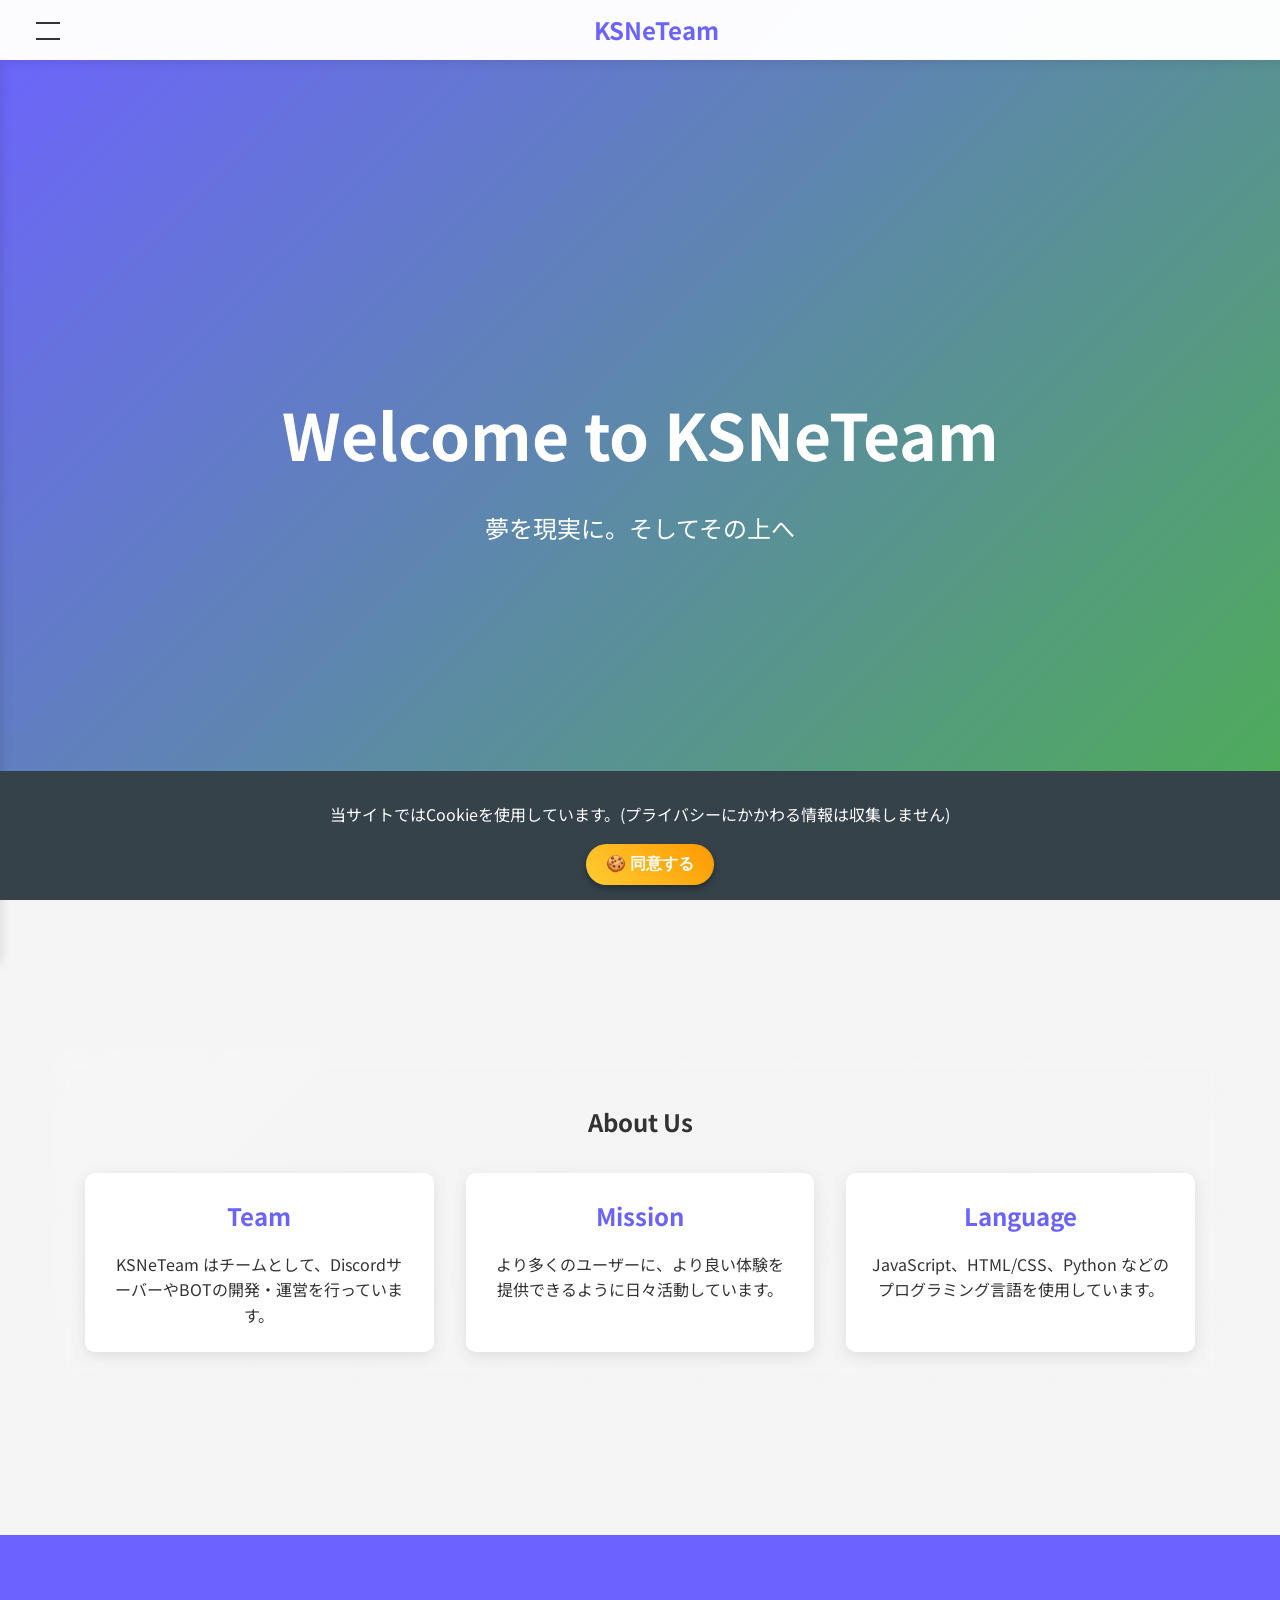
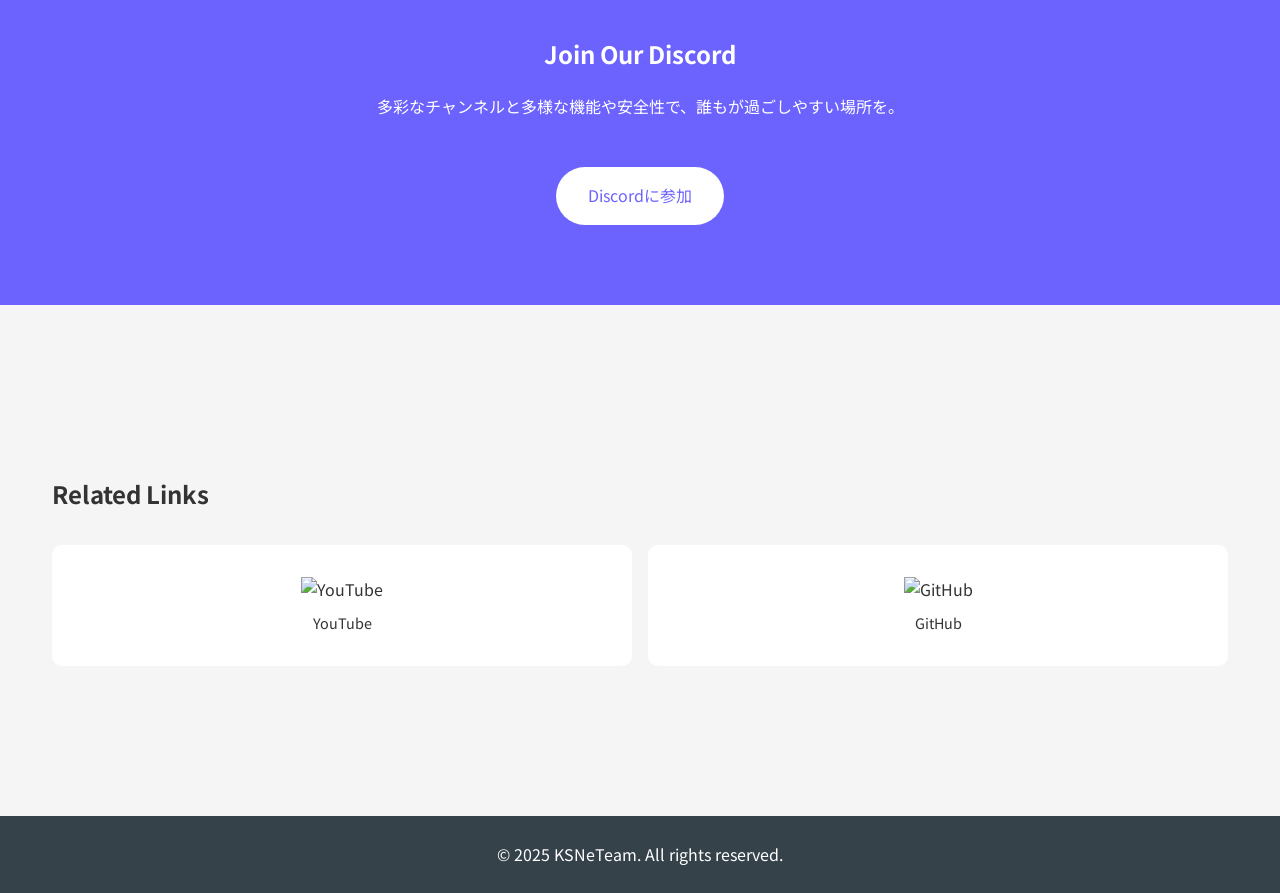
==== commit 1713ac08: "some fix" ====
--- a/index.html
+++ b/index.html
@@ -45,19 +45,27 @@
 
         <section id="about" class="about-section scroll-reveal">
             <div class="container">
-                <h2>About Us</h2>
-                <div class="feature-grid">
-                    <div class="feature-item">
-                        <h3>Mission - 目標</h3>
-                        <p>コミュニティの力。新しい価値を創造。</p>
-                    </div>
-                    <div class="feature-item">
-                        <h3>Vision - 目的</h3>
-                        <p>誰もが必要としているものを、あなたへ。</p>
-                    </div>
-                    <div class="feature-item">
-                        <h3>Value - 価値</h3>
-                        <p>革新的なもの。あなたへ。</p>
+                <div class="about-content">
+                    <h2>About Us</h2>
+                    <div class="about-grid">
+                        <div class="about-item">
+                            <div class="about-header">
+                                <h3>Team</h3>
+                            </div>
+                            <p>KSNeTeam はチームとして、DiscordサーバーやBOTの開発・運営を行っています。</p>
+                        </div>
+                        <div class="about-item">
+                            <div class="about-header">
+                                <h3>Mission</h3>
+                            </div>
+                            <p>より多くのユーザーに、より良い体験を提供できるように日々活動しています。</p>
+                        </div>
+                        <div class="about-item">
+                            <div class="about-header">
+                                <h3>Language</h3>
+                            </div>
+                            <p>JavaScript、HTML/CSS、Python などのプログラミング言語を使用しています。</p>
+                        </div>
                     </div>
                 </div>
             </div>
--- a/css/main.css
+++ b/css/main.css
@@ -1,688 +1,648 @@
-/* filepath: /KSNeTeam-website/KSNeTeam-website/css/main.css */
-
+/*========================================
+    Variables & Global Reset
+==========================================*/
 :root {
-    --primary-color: #6C63FF;
-    --secondary-color: #4CAF50;
-    --text-color: #333;
-    --bg-color: #f5f5f5;
-    --white: #ffffff;
-    --header-height: 60px;
+        --primary-color: #6C63FF;
+        --secondary-color: #4CAF50;
+        --text-color: #333;
+        --bg-color: #f5f5f5;
+        --white: #ffffff;
+        --header-height: 60px;
 }
 
 body {
-    font-family: 'Noto Sans JP', sans-serif;
-    margin: 0;
-    padding: 0;
-    background-color: var(--bg-color);
-    color: var(--text-color);
-    line-height: 1.6;
-}
-
+        font-family: 'Noto Sans JP', sans-serif;
+        margin: 0;
+        padding: 0;
+        background-color: var(--bg-color);
+        color: var(--text-color);
+        line-height: 1.6;
+}
+
+/*========================================
+    Header & Navigation
+==========================================*/
+/* 固定ヘッダー */
+.site-header {
+        position: fixed;
+        top: 0;
+        width: 100%;
+        height: var(--header-height);
+        background: rgba(255, 255, 255, 0.98);
+        box-shadow: 0 2px 10px rgba(0, 0, 0, 0.1);
+        z-index: 1000;
+        display: flex;
+        align-items: center;
+        justify-content: center;
+        padding: 0 1rem;
+}
+
+/* ロゴ */
+.logo {
+        width: 100%;
+        text-align: center;
+        margin: 0;
+        font-size: 1.5rem;
+        font-weight: 700;
+        color: var(--primary-color);
+}
+
+.site-header .logo a {
+        text-decoration: none;
+        color: inherit;
+        padding: 0.5rem 1rem;
+        border: 2px solid transparent;
+        border-radius: 5px;
+        transition: background 0.3s, border-color 0.3s;
+}
+.site-header .logo a:hover {
+        background: rgba(255, 255, 255, 0.1);
+        border-color: currentColor;
+}
+
+/* ナビゲーション：PC＆モバイル共通 */
 header {
-    background: #35424a;
-    color: #ffffff;
-    padding: 20px 0;
-    text-align: center;
-    /* Template: ヘッダーのレイアウトテンプレート */
-}
-
+        background: #35424a;
+        color: var(--white);
+        padding: 20px 0;
+        text-align: center;
+}
+
+/* ハンバーガーメニュー */
+.menu-toggle {
+        position: absolute;
+        left: 1rem;
+        top: 50%;
+        transform: translateY(-50%);
+        background: none;
+        border: none;
+        cursor: pointer;
+        z-index: 1001;
+        width: 40px;
+        height: 40px;
+        display: flex;
+        align-items: center;
+        justify-content: center;
+        padding: 0;
+}
+
+/* 三本線 */
+.menu-icon {
+        position: relative;
+        width: 24px;
+        height: 2px;
+        background: var(--text-color);
+        transition: all 0.3s ease;
+}
+.menu-icon::before,
+.menu-icon::after {
+        content: '';
+        position: absolute;
+        left: 0;
+        width: 24px;
+        height: 2px;
+        background: var(--text-color);
+        transition: all 0.3s ease;
+}
+.menu-icon::before { top: -8px; }
+.menu-icon::after { top: 8px; }
+/* メニューオープン時の×印 */
+.nav-open .menu-icon {
+        background: transparent;
+}
+.nav-open .menu-icon::before {
+        top: 0;
+        transform: rotate(45deg);
+}
+.nav-open .menu-icon::after {
+        top: 0;
+        transform: rotate(-45deg);
+}
+
+/* ナビゲーションリスト */
 nav {
-    margin: 20px 0;
-    /* Flexboxを利用して横並びに */
-    display: flex;
-    justify-content: center;
-}
-
+        margin: 20px 0;
+        display: flex;
+        justify-content: center;
+}
 nav ul {
-    list-style: none;
-    padding: 0;
-    margin: 0;
-    display: flex;
-    gap: 2rem;
-    justify-content: center;
-}
-
-nav li {
-    margin: 0 10px;
-}
-
+        list-style: none;
+        padding: 0;
+        margin: 0;
+        display: flex;
+        gap: 2rem;
+        justify-content: center;
+}
+nav li { margin: 0 10px; }
 nav a {
-    color: var(--text-color);
-    text-decoration: none;
-    padding: 10px 15px;
-    transition: background 0.3s, transform 0.3s, color 0.3s;
-    font-weight: 500;
-}
-
+        color: var(--text-color);
+        text-decoration: none;
+        padding: 10px 15px;
+        font-weight: 500;
+        transition: background 0.3s, transform 0.3s, color 0.3s;
+}
 nav a:hover,
 nav a.active {
-    background: #1dcae8;
-    transform: scale(1.05);
-    color: var(--primary-color);
-}
-
-/* Template: 判定セクションのスタイル */
+        background: #1dcae8;
+        transform: scale(1.05);
+        color: var(--primary-color);
+}
+
+/* サイドメニュー */
+.nav-list {
+        position: fixed;
+        top: var(--header-height);
+        left: -250px;
+        width: 250px;
+        height: calc(100vh - var(--header-height));
+        background: rgba(255, 255, 255, 0.98);
+        box-shadow: 2px 0 10px rgba(0,0,0,0.1);
+        transition: left 0.3s ease;
+        display: flex;
+        flex-direction: column;
+        padding: 2rem 0;
+        margin: 0;
+        z-index: 999;
+        pointer-events: none;
+}
+.nav-open .nav-list {
+        left: 0;
+        pointer-events: auto;
+}
+
+/*========================================
+    Sections & Components
+==========================================*/
+/* コンテナ */
+.container {
+        max-width: 1200px;
+        margin: 0 auto;
+        padding: 0 2rem;
+        overflow: hidden;
+}
+
+/* コンテンツ */
+.content {
+        background: var(--white);
+        padding: 20px;
+        margin: 20px 0;
+        border-radius: 5px;
+        box-shadow: 0 0 10px rgba(0, 0, 0, 0.1);
+}
+
+/* Cookieバナー */
+#cookie-banner {
+        position: fixed;
+        bottom: 0;
+        left: 0;
+        right: 0;
+        background: #35424a;
+        color: var(--white);
+        text-align: center;
+        padding: 15px;
+        z-index: 1000;
+}
+#cookie-banner button {
+        margin-left: 20px;
+        padding: 5px 10px;
+}
+#cookie-banner button.fancy-cookie-button {
+        background: linear-gradient(45deg, #ffcc33, #ff9900);
+        color: var(--white);
+        border: none;
+        border-radius: 25px;
+        padding: 10px 20px;
+        font-size: 1rem;
+        font-weight: bold;
+        box-shadow: 0 4px 6px rgba(0,0,0,0.3);
+        transition: transform 0.3s, box-shadow 0.3s;
+}
+#cookie-banner button.fancy-cookie-button:hover {
+        transform: scale(1.05);
+        box-shadow: 0 6px 10px rgba(0,0,0,0.4);
+}
+
+/* ヒーローセクション */
+.hero-section {
+        min-height: 100vh;
+        margin: 0;
+        padding: 0;
+        background: linear-gradient(var(--gradient-angle, 135deg), rgba(108,99,255,0.95), rgba(76,175,80,0.95));
+        display: flex;
+        align-items: center;
+        justify-content: center;
+        overflow: hidden;
+        color: var(--white);
+        text-align: center;
+        position: relative;
+}
+.hero-section::before {
+        content: "";
+        position: absolute;
+        top: 0; left: 0;
+        right: 0; bottom: 0;
+        background: linear-gradient(var(--gradient-angle, 135deg), rgba(108,99,255,0.95), rgba(76,175,80,0.95));
+        z-index: -1;
+        animation: rotateGradient 30s linear infinite;
+}
+.main-title {
+        font-size: clamp(2rem, 8vw, 4rem);
+        margin-bottom: 1rem;
+        opacity: 0;
+        transform: translateY(30px);
+        animation: fadeInUp 1s cubic-bezier(0.4, 0, 0.2, 1) forwards 0.5s;
+}
+.subtitle {
+        font-size: 1.5rem;
+        opacity: 0;
+        transform: translateY(30px);
+        animation: fadeInUp 1s ease forwards 0.8s;
+}
+
+/* 共通セクション */
+section {
+        margin: 100px 0;
+        padding: 50px 20px;
+}
+
+/* 判定セクション */
 #judgment-section {
-    margin: 30px auto;
-    padding: 20px;
-    text-align: center;
-    background: linear-gradient(135deg, #ff9a9e, #fad0c4);
-    border-radius: 10px;
-    width: 80%;
-    animation: fadeIn 1s ease-in-out;
-}
-#judgment-section p {
-    font-size: 1.2em;
-    margin-bottom: 15px;
-}
+        margin: 30px auto;
+        padding: 20px;
+        text-align: center;
+        background: linear-gradient(135deg, #ff9a9e, #fad0c4);
+        border-radius: 10px;
+        width: 80%;
+        animation: fadeIn 1s ease-in-out;
+}
+#judgment-section p { font-size: 1.2em; margin-bottom: 15px; }
 #judge-btn {
-    padding: 10px 20px;
-    font-size: 1em;
-    border: none;
-    border-radius: 5px;
-    background: #1dcae8;
-    color: #fff;
-    cursor: pointer;
-    transition: background 0.3s;
-}
-#judge-btn:hover {
-    background: #17a2b8;
-}
+        padding: 10px 20px;
+        font-size: 1em;
+        border: none;
+        border-radius: 5px;
+        background: #1dcae8;
+        color: var(--white);
+        cursor: pointer;
+        transition: background 0.3s;
+}
+#judge-btn:hover { background: #17a2b8; }
 #judgment-result {
-    margin-top: 20px;
-    font-size: 1.1em;
-    padding: 15px;
-    background: #fff;
-    border-radius: 5px;
-    box-shadow: 0 2px 6px rgba(0,0,0,0.2);
-}
-
-/* Template: Cookieバナー用スタイル */
-#cookie-banner {
+        margin-top: 20px;
+        font-size: 1.1em;
+        padding: 15px;
+        background: var(--white);
+        border-radius: 5px;
+        box-shadow: 0 2px 6px rgba(0,0,0,0.2);
+}
+
+/* Discordセクション */
+.discord-section {
+        background: var(--primary-color);
+        color: var(--white);
+        padding: 5rem 0;
+        text-align: center;
+}
+.discord-button {
+        display: inline-block;
+        padding: 1rem 2rem;
+        background: var(--white);
+        color: var(--primary-color);
+        text-decoration: none;
+        border-radius: 30px;
+        margin-top: 2rem;
+        transition: transform 0.3s;
+}
+.discord-button:hover { transform: scale(1.05); }
+
+/* 埋め込みセクション */
+.embed-section { margin-top: 3rem; padding: 2rem; }
+.embed-container { max-width: 600px; margin: 2rem auto; }
+.embed-message {
+        background: #36393f;
+        border-radius: 4px;
+        padding: 1rem;
+        color: #dcddde;
+        font-family: 'Whitney', 'Helvetica Neue', Helvetica, Arial, sans-serif;
+        box-shadow: 0 2px 10px rgba(0,0,0,0.2);
+}
+.embed-header { display: flex; align-items: center; margin-bottom: 0.5rem; }
+.embed-avatar { width: 24px; height: 24px; border-radius: 50%; margin-right: 0.5rem; }
+.embed-author { color: #ffffff; font-weight: 500; }
+.embed-content {
+        border-left: 4px solid #5865f2;
+        padding-left: 1rem;
+        margin: 0.5rem 0;
+}
+.embed-description { margin-bottom: 1rem; }
+.embed-description p { margin: 0.5rem 0; }
+.embed-fields { display: grid; gap: 0.5rem; }
+.embed-field {
+        background: rgba(255,255,255,0.05);
+        padding: 0.5rem;
+        border-radius: 3px;
+}
+.embed-field h4 {
+        margin: 0 0 0.5rem 0;
+        color: #ffffff;
+        font-size: 0.9rem;
+}
+.embed-field code {
+        background: rgba(0,0,0,0.3);
+        padding: 0.2rem 0.4rem;
+        border-radius: 3px;
+        font-family: monospace;
+        color: #dcddde;
+}
+.embed-footer {
+        margin-top: 1rem;
+        padding-top: 0.5rem;
+        border-top: 1px solid rgba(255,255,255,0.1);
+        font-size: 0.8rem;
+        color: #72767d;
+}
+
+/* リンクカード */
+.links-grid {
+        display: grid;
+        grid-template-columns: repeat(auto-fit, minmax(200px, 1fr));
+        gap: 1rem;
+        margin-top: 2rem;
+}
+.link-card {
+        background: var(--white);
+        padding: 2rem;
+        text-align: center;
+        text-decoration: none;
+        color: var(--text-color);
+        border-radius: 10px;
+        transition: transform 0.3s;
+}
+.link-card:hover { transform: translateY(-5px); }
+.link-card img { width: 32px; height: 32px; margin-bottom: 0.5rem; }
+.link-card span { font-size: 0.9rem; display: block; }
+
+/* Contact Form & Alerts */
+.contact-form,
+.contact-section,
+#form-message,
+.alert { display: none; }
+#form-message { margin-bottom: 1rem; }
+.alert {
+        padding: 1rem;
+        border-radius: 5px;
+        margin-bottom: 1rem;
+}
+.alert.success {
+        background-color: #d4edda;
+        color: #155724;
+        border: 1px solid #c3e6cb;
+}
+.alert.error {
+        background-color: #f8d7da;
+        color: #721c24;
+        border: 1px solid #f5c6cb;
+}
+
+/* Botセクション */
+.bot-features {
+        padding: 2rem;
+        background: #36393f;
+        border-radius: 15px;
+        backdrop-filter: blur(8px);
+        -webkit-backdrop-filter: blur(8px);
+        margin-top: 2rem;
+        border: 1px solid rgba(255, 255, 255, 0.1);
+        color: #ffffff;
+}
+.bot-features-list,
+.bot-commands-list {
+        list-style: none;
+        padding: 0;
+        margin: 1rem 0;
+}
+.bot-features-list li,
+.bot-commands-list li {
+        margin: 0.5rem 0;
+        padding: 0.5rem;
+        background: rgba(255, 255, 255, 0.1);
+        border-radius: 5px;
+        backdrop-filter: blur(4px);
+        -webkit-backdrop-filter: blur(4px);
+        border: 1px solid rgba(255, 255, 255, 0.05);
+}
+.bot-commands-list code {
+        background: rgba(0, 0, 0, 0.3);
+        padding: 0.2rem 0.5rem;
+        border-radius: 3px;
+        font-family: monospace;
+        color: #fff;
+}
+.bot-info {
+        margin-top: 2rem;
+        padding: 1rem;
+        background: rgba(0, 0, 0, 0.3);
+        border-radius: 10px;
+        text-align: center;
+        backdrop-filter: blur(4px);
+        -webkit-backdrop-filter: blur(4px);
+}
+.bot-info p {
+        margin: 0;
+        font-size: 1.1rem;
+        color: rgba(255, 255, 255, 0.95);
+}
+
+/* 追加: About Us ポップアップ用の基本スタイル */
+.about-popup {
     position: fixed;
-    bottom: 0;
-    left: 0;
-    right: 0;
-    background: #35424a;
-    color: #ffffff;
-    text-align: center;
-    padding: 15px;
-    z-index: 1000;
-}
-#cookie-banner button {
-    margin-left: 20px;
-    padding: 5px 10px;
-}
-
-/* Cookieバナー用スタイルの更新 */
-#cookie-banner button.fancy-cookie-button {
-    background: linear-gradient(45deg, #ffcc33, #ff9900);
-    color: #fff;
-    border: none;
-    border-radius: 25px;
-    padding: 10px 20px;
-    font-size: 1rem;
-    font-weight: bold;
-    box-shadow: 0 4px 6px rgba(0,0,0,0.3);
-    transition: transform 0.3s, box-shadow 0.3s;
-}
-#cookie-banner button.fancy-cookie-button:hover {
-    transform: scale(1.05);
-    box-shadow: 0 6px 10px rgba(0,0,0,0.4);
-}
-
-.container {
-    max-width: 1200px;
-    margin: 0 auto;
-    padding: 0 2rem;
-    overflow: hidden;
-}
-
-.content {
-    background: #ffffff;
-    padding: 20px;
-    margin: 20px 0;
-    border-radius: 5px;
-    box-shadow: 0 0 10px rgba(0, 0, 0, 0.1);
-}
-
-footer {
-    background: #35424a;
-    color: #ffffff;
-    text-align: center;
-    padding: 10px 0;
-    position: relative;
-    bottom: 0;
-    width: 100%;
-}
-
-/* Template: レスポンシブ対応 */
-@media (max-width: 768px) {
-    nav ul {
-        flex-direction: column;
-        text-align: center;
-    }
-    nav li {
-        margin: 5px 0;
-    }
-    .main-title {
-        font-size: 2.5rem;
-    }
-    .subtitle {
-        font-size: 1.2rem;
-    }
-    .menu-toggle {
-        display: block;
-    }
-    /* 初期状態は非表示 */
-    nav .nav-list {
-        display: none;
-        flex-direction: column;
-        background: rgba(255,255,255,0.95);
-        position: absolute;
-        top: 100%;
-        left: 0;
-        width: 100%;
-        padding: 1rem 0;
-    }
-    /* メニュー表示時 */
-    .nav-open nav .nav-list {
-        display: flex;
-    }
-    /* リンクに余白を追加 */
-    nav .nav-list li {
-        margin: 0.5rem 0;
-        text-align: center;
-    }
-    /* 追加: スマホ表示時、ロゴとハンバーガーメニューがかぶらないようロゴに余白を追加 */
-    .logo {
-        margin-left: 60px;
-    }
-}
-
-/* Template: キーフレーム */
-@keyframes fadeIn {
-    from { opacity: 0; }
-    to { opacity: 1; }
-}
-
-/* スクロールアニメーション用スタイル */
-.scroll-reveal {
-    opacity: 0;
-    transform: translateY(100px);
-    transition: all 0.8s cubic-bezier(0.4, 0, 0.2, 1);
-}
-
-.scroll-reveal.visible {
-    opacity: 1;
-    transform: translateY(0);
-}
-
-/* セクション間の余白調整 */
-section {
-    margin: 100px 0;
-    padding: 50px 20px;
-}
-
-/* ヘッダー全体を中央配置に変更 */
-.site-header {
-    position: fixed;
-    top: 0;
-    width: 100%;
-    height: var(--header-height);
-    background: rgba(255, 255, 255, 0.98);
-    box-shadow: 0 2px 10px rgba(0,0,0,0.1);
-    z-index: 1000;
-    display: flex;
-    align-items: center;
-    justify-content: center; /* ロゴを中央に */
-    padding: 0 1rem;
-}
-
-/* ハンバーガーメニューは絶対配置 */
-.menu-toggle {
-    position: absolute;
-    left: 1rem;
-    top: 50%;
-    transform: translateY(-50%);
-    background: none;
-    border: none;
-    cursor: pointer;
-    z-index: 1001;
-    width: 40px;
-    height: 40px;
-    display: flex;
-    align-items: center;
-    justify-content: center;
-    padding: 0;
-}
-
-/* ロゴを中央配置 */
-.logo {
-    width: 100%;
-    text-align: center;
-    margin: 0;
-    font-size: 1.5rem;
-    font-weight: 700;
-    color: var(--primary-color);
-}
-
-/* 追加: ヘッダーのロゴリンクをボタン風にスタイル調整 */
-.site-header .logo a {
-    text-decoration: none;
-    color: inherit; /* h1.logoで設定している色を継承 */
-    padding: 0.5rem 1rem;
-    border: 2px solid transparent;
-    border-radius: 5px;
-    transition: background 0.3s, border-color 0.3s;
-}
-.site-header .logo a:hover {
-    background: rgba(255,255,255,0.1);
-    border-color: currentColor;
-}
-
-/* heroセクションの調整 */
-.hero-section {
-    min-height: 100vh;
-    margin: 0;
-    padding: 0;
-    background: linear-gradient(135deg, 
-        rgba(108, 99, 255, 0.95),
-        rgba(76, 175, 80, 0.95)
-    );
-    display: flex;
-    align-items: center;
-    justify-content: center;
-    overflow: hidden;
-    color: var(--white);
-    text-align: center;
-    position: relative; /* 追加: 疑似要素の基準にする */
-}
-.hero-section::before {
-    content: "";
-    position: absolute;
     top: 0;
     left: 0;
     right: 0;
     bottom: 0;
-    background: linear-gradient(135deg, rgba(108,99,255,0.95), rgba(76,175,80,0.95));
-    z-index: -1;
-    animation: changeGradient 20s linear infinite;
-}
-
-@keyframes changeGradient {
-    0% {
-        background: linear-gradient(135deg, rgba(108,99,255,0.95), rgba(76,175,80,0.95));
-    }
-    50% {
-        background: linear-gradient(225deg, rgba(108,99,255,0.95), rgba(76,175,80,0.95));
-    }
-    100% {
-        background: linear-gradient(135deg, rgba(108,99,255,0.95), rgba(76,175,80,0.95));
-    }
-}
-
-.main-title {
-    font-size: clamp(2rem, 8vw, 4rem);
-    margin-bottom: 1rem;
-    opacity: 0;
-    transform: translateY(30px);
-    animation: fadeInUp 1s cubic-bezier(0.4, 0, 0.2, 1) forwards 0.5s;
-}
-
-.subtitle {
+    background: rgba(0,0,0,0.5);
+    display: none;
+    align-items: center;
+    justify-content: center;
+    z-index: 2000;
+}
+.about-popup.visible {
+    display: flex;
+}
+.about-popup-content {
+    background: var(--white);
+    padding: 2rem;
+    border-radius: 10px;
+    max-width: 500px;
+    width: 90%;
+    text-align: center;
+    position: relative;
+}
+.close-button {
+    position: absolute;
+    top: 10px;
+    right: 10px;
+    background: none;
+    border: none;
     font-size: 1.5rem;
-    opacity: 0;
-    transform: translateY(30px);
-    animation: fadeInUp 1s ease forwards 0.8s;
-}
-
-.feature-grid {
+    cursor: pointer;
+}
+
+/* About セクションの新しいスタイル */
+.about-content {
+    text-align: center;
+    padding: 2rem;
+    background: linear-gradient(135deg, rgba(255,255,255,0.1), rgba(255,255,255,0.05));
+    border-radius: 15px;
+    backdrop-filter: blur(10px);
+    -webkit-backdrop-filter: blur(10px);
+    border: 1px solid rgba(255,255,255,0.1);
+}
+
+.about-grid {
     display: grid;
     grid-template-columns: repeat(auto-fit, minmax(250px, 1fr));
     gap: 2rem;
-    margin-top: 3rem;
-}
-
-.feature-item {
-    background: var(--white);
-    padding: 2rem;
+    margin-top: 2rem;
+}
+
+.about-item {
+    background: rgba(255,255,255,0.95);
+    padding: 1.5rem;
     border-radius: 10px;
-    box-shadow: 0 4px 6px rgba(0,0,0,0.1);
-    transition: transform 0.3s;
-}
-
-.feature-item:hover {
+    box-shadow: 0 4px 15px rgba(0,0,0,0.1);
+    transition: transform 0.3s ease;
+}
+
+.about-item:hover {
     transform: translateY(-5px);
 }
 
-.discord-section {
-    background: var(--primary-color);
-    color: var(--white);
-    padding: 5rem 0;
-    text-align: center;
-}
-
-.discord-button {
-    display: inline-block;
-    padding: 1rem 2rem;
-    background: var(--white);
+.about-header {
+    margin-bottom: 1rem;
+}
+
+.about-header h3 {
     color: var(--primary-color);
-    text-decoration: none;
-    border-radius: 30px;
-    margin-top: 2rem;
-    transition: transform 0.3s;
-}
-
-.discord-button:hover {
-    transform: scale(1.05);
-}
-
-.contact-form,
-.contact-section,
-#form-message,
-.alert {
-    display: none;
-}
-
-.links-grid {
-    display: grid;
-    grid-template-columns: repeat(auto-fit, minmax(200px, 1fr));
-    gap: 1rem;
-    margin-top: 2rem;
-}
-
-.link-card {
-    background: var(--white);
-    padding: 2rem;
-    text-align: center;
-    text-decoration: none;
+    font-size: 1.5rem;
+    margin: 0;
+}
+
+.about-item p {
     color: var(--text-color);
-    border-radius: 10px;
-    transition: transform 0.3s;
-}
-
-.link-card:hover {
-    transform: translateY(-5px);
-}
-
+    margin: 0;
+    line-height: 1.6;
+}
+
+/*========================================
+    Animations & Effects
+==========================================*/
+@keyframes fadeIn {
+        from { opacity: 0; }
+        to { opacity: 1; }
+}
 @keyframes fadeInUp {
-    from {
+        from {
+                opacity: 0;
+                transform: translateY(30px);
+        }
+        to {
+                opacity: 1;
+                transform: translateY(0);
+        }
+}
+@keyframes rotateGradient {
+        0%   { --gradient-angle: 135deg; }
+        100% { --gradient-angle: 495deg; }
+}
+
+/* Scroll Animation */
+.scroll-reveal {
         opacity: 0;
-        transform: translateY(30px);
-    }
-    to {
+        transform: translateY(100px);
+        transition: all 0.8s cubic-bezier(0.4, 0, 0.2, 1);
+}
+.scroll-reveal.visible {
         opacity: 1;
         transform: translateY(0);
-    }
-}
-
-/* ハンバーガーメニュー用スタイル */
-.menu-toggle {
-    position: absolute; /* fixedからabsoluteに変更 */
-    left: 1rem;
-    top: 50%;
-    transform: translateY(-50%);
-    background: none;
-    border: none;
-    cursor: pointer;
-    z-index: 1001;
-    width: 40px;
-    height: 40px;
-    display: flex;
-    align-items: center;
-    justify-content: center;
-    padding: 0;
-}
-
-/* 三本線のスタイル */
-.menu-icon {
-    position: relative;
-    width: 24px;
-    height: 2px;
-    background: var(--text-color);
-    transition: all 0.3s ease;
-}
-
-.menu-icon::before,
-.menu-icon::after {
-    content: '';
-    position: absolute;
-    left: 0;
-    width: 24px;
-    height: 2px;
-    background: var(--text-color);
-    transition: all 0.3s ease;
-}
-
-.menu-icon::before {
-    top: -8px;
-}
-
-.menu-icon::after {
-    top: 8px;
-}
-
-/* メニューが開いているときの×印 */
-.nav-open .menu-icon {
-    background: transparent;
-}
-
-.nav-open .menu-icon::before {
-    top: 0;
-    transform: rotate(45deg);
-}
-
-.nav-open .menu-icon::after {
-    top: 0;
-    transform: rotate(-45deg);
-}
-
-/* ナビゲーションの共通スタイル */
-.nav-list {
-    position: fixed;
-    top: var(--header-height);
-    left: -250px;
-    width: 250px;
-    height: calc(100vh - var(--header-height));
-    background: rgba(255, 255, 255, 0.98);
-    box-shadow: 2px 0 10px rgba(0,0,0,0.1);
-    transition: left 0.3s ease;
-    display: flex;
-    flex-direction: column;
-    padding: 2rem 0;
-    margin: 0;
-    z-index: 999;
-    pointer-events: none; /* 初期状態ではクリックイベントを無効化 */
-}
-
-.nav-open .nav-list {
-    left: 0;
-    pointer-events: auto; /* メニューが開いている時のみクリックイベントを有効化 */
-}
-
-/* メディアクエリの更新 */
+}
+
+/*========================================
+    Media Queries
+==========================================*/
+@media (max-width: 768px) {
+        nav ul {
+                flex-direction: column;
+                text-align: center;
+        }
+        nav li { margin: 5px 0; }
+        .main-title { font-size: 2.5rem; }
+        .subtitle { font-size: 1.2rem; }
+        /* 初期状態は非表示のモバイル用メニュー */
+        nav .nav-list {
+                display: none;
+                flex-direction: column;
+                background: rgba(255,255,255,0.95);
+                position: absolute;
+                top: 100%;
+                left: 0;
+                width: 100%;
+                padding: 1rem 0;
+        }
+        .nav-open nav .nav-list { display: flex; }
+        nav .nav-list li {
+                margin: 0.5rem 0;
+                text-align: center;
+        }
+        /* ロゴの調整 */
+        .logo { margin-left: 60px; }
+
+        .about-content {
+            padding: 1rem;
+            margin: 0 1rem;
+        }
+
+        .about-grid {
+            grid-template-columns: 1fr;  /* スマホでは1列に */
+            gap: 1rem;
+        }
+
+        .about-item {
+            padding: 1.2rem;
+        }
+
+        .about-header h3 {
+            font-size: 1.3rem;
+        }
+
+        .about-item p {
+            font-size: 0.9rem;
+            line-height: 1.4;
+        }
+
+        /* セクション全体の余白調整 */
+        .about-section {
+            padding: 30px 10px;
+            margin: 60px 0;
+        }
+}
+
 @media (min-width: 769px) {
-    .menu-toggle {
-        display: block;
-    }
-    
-    .nav-list {
-        position: fixed;
-        width: 250px;
-        flex-direction: column;
-    }
-}
-
-/* フォームメッセージのスタイル */
-#form-message {
-    margin-bottom: 1rem;
-}
-
-.alert {
-    padding: 1rem;
-    border-radius: 5px;
-    margin-bottom: 1rem;
-}
-
-.alert.success {
-    background-color: #d4edda;
-    color: #155724;
-    border: 1px solid #c3e6cb;
-}
-
-.alert.error {
-    background-color: #f8d7da;
-    color: #721c24;
-    border: 1px solid #f5c6cb;
-}
-
-/* Bot用のスタイル更新 */
-.bot-features {
-    padding: 2rem;
-    background: #36393f; /* 背景色を変更 */
-    border-radius: 15px;
-    backdrop-filter: blur(8px);
-    -webkit-backdrop-filter: blur(8px);
-    margin-top: 2rem;
-    border: 1px solid rgba(255, 255, 255, 0.1);
-    color: #ffffff; /* 文字色を白に */
-}
-
-.bot-features-list,
-.bot-commands-list {
-    list-style: none;
-    padding: 0;
-    margin: 1rem 0;
-}
-
-.bot-features-list li,
-.bot-commands-list li {
-    margin: 0.5rem 0;
-    padding: 0.5rem;
-    background: rgba(255, 255, 255, 0.1);
-    border-radius: 5px;
-    backdrop-filter: blur(4px);
-    -webkit-backdrop-filter: blur(4px);
-    border: 1px solid rgba(255, 255, 255, 0.05);
-}
-
-.bot-commands-list code {
-    background: rgba(0, 0, 0, 0.3);
-    padding: 0.2rem 0.5rem;
-    border-radius: 3px;
-    font-family: monospace;
-    color: #fff;
-}
-
-.bot-info {
-    margin-top: 2rem;
-    padding: 1rem;
-    background: rgba(0, 0, 0, 0.3);
-    border-radius: 10px;
-    text-align: center;
-    backdrop-filter: blur(4px);
-    -webkit-backdrop-filter: blur(4px);
-}
-
-.bot-info p {
-    margin: 0;
-    font-size: 1.1rem;
-    color: rgba(255, 255, 255, 0.95);
-}
-
-/* 埋め込みセクションのスタイル */
-.embed-section {
-    margin-top: 3rem;
-    padding: 2rem;
-}
-
-.embed-container {
-    max-width: 600px;
-    margin: 2rem auto;
-}
-
-.embed-message {
-    background: #36393f;
-    border-radius: 4px;
-    padding: 1rem;
-    color: #dcddde;
-    font-family: 'Whitney', 'Helvetica Neue', Helvetica, Arial, sans-serif;
-    box-shadow: 0 2px 10px rgba(0,0,0,0.2);
-}
-
-.embed-header {
-    display: flex;
-    align-items: center;
-    margin-bottom: 0.5rem;
-}
-
-.embed-avatar {
-    width: 24px;
-    height: 24px;
-    border-radius: 50%;
-    margin-right: 0.5rem;
-}
-
-.embed-author {
-    color: #ffffff;
-    font-weight: 500;
-}
-
-.embed-content {
-    border-left: 4px solid #5865f2;
-    padding-left: 1rem;
-    margin: 0.5rem 0;
-}
-
-.embed-description {
-    margin-bottom: 1rem;
-}
-
-.embed-description p {
-    margin: 0.5rem 0;
-}
-
-.embed-fields {
-    display: grid;
-    gap: 0.5rem;
-}
-
-.embed-field {
-    background: rgba(255,255,255,0.05);
-    padding: 0.5rem;
-    border-radius: 3px;
-}
-
-.embed-field h4 {
-    margin: 0 0 0.5rem 0;
-    color: #ffffff;
-    font-size: 0.9rem;
-}
-
-.embed-field code {
-    background: rgba(0,0,0,0.3);
-    padding: 0.2rem 0.4rem;
-    border-radius: 3px;
-    font-family: monospace;
-    color: #dcddde;
-}
-
-.embed-footer {
-    margin-top: 1rem;
-    padding-top: 0.5rem;
-    border-top: 1px solid rgba(255,255,255,0.1);
-    font-size: 0.8rem;
-    color: #72767d;
-}
-
-/* 修正: link-card 内のアイコンと文字のバランス調整 */
-.link-card img {
-    width: 32px;
-    height: 32px;
-    margin-bottom: 0.5rem;
-}
-.link-card span {
-    font-size: 0.9rem;
-    display: block;
-}+        .menu-toggle { display: block; }
+        .nav-list {
+                position: fixed;
+                width: 250px;
+                flex-direction: column;
+        }
+}
+
+/* Footer */
+footer {
+        background: #35424a;
+        color: var(--white);
+        text-align: center;
+        padding: 10px 0;
+        position: relative;
+        bottom: 0;
+        width: 100%;
+}
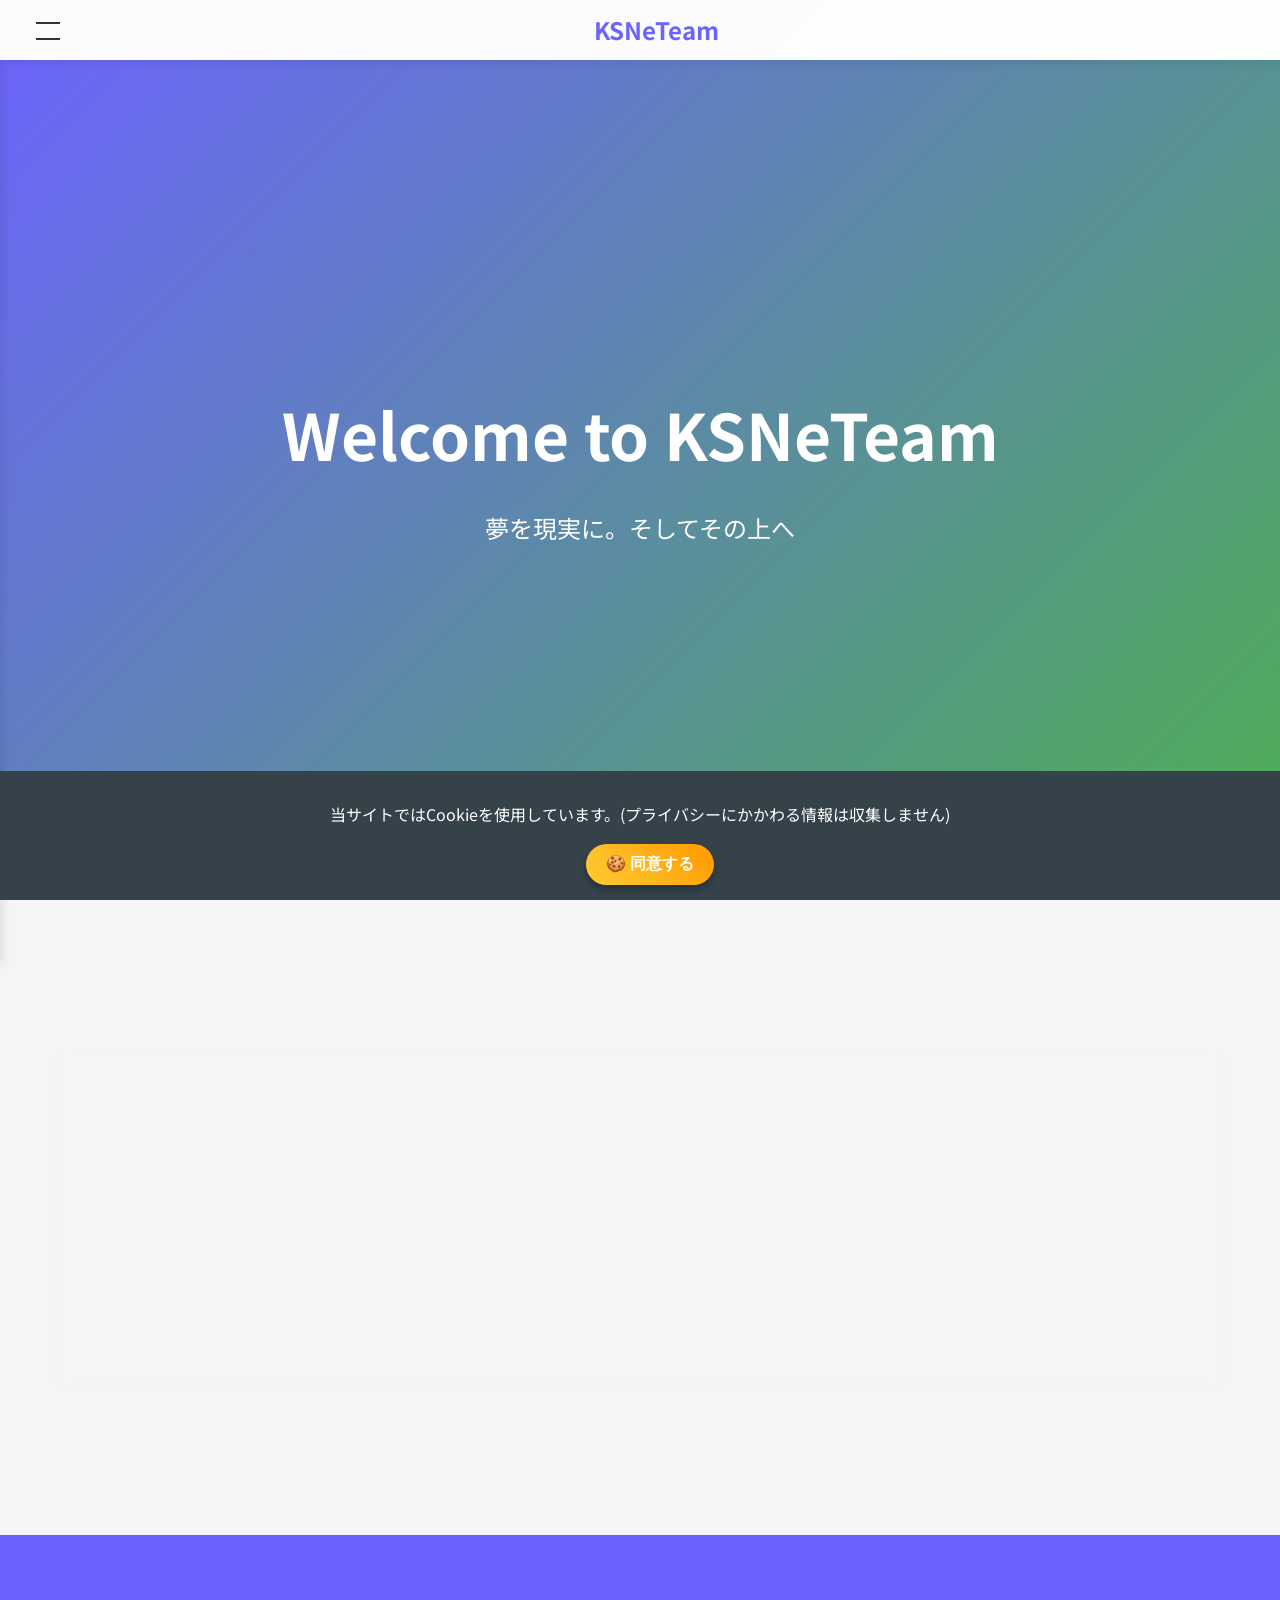
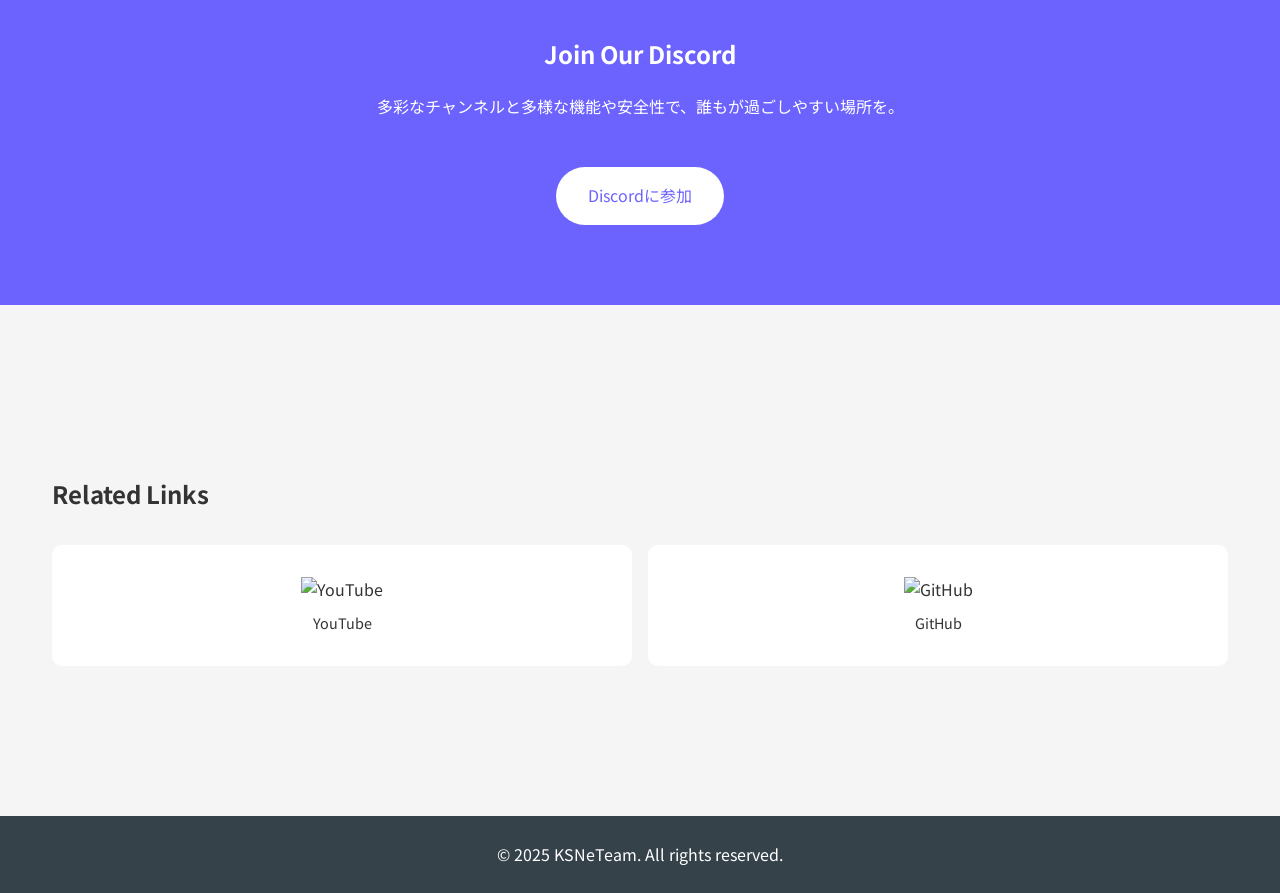
==== commit 35ac00af: "a a" ====
--- a/index.html
+++ b/index.html
@@ -62,9 +62,9 @@
                         </div>
                         <div class="about-item">
                             <div class="about-header">
-                                <h3>Language</h3>
+                                <h3>Vision</h3>
                             </div>
-                            <p>JavaScript、HTML/CSS、Python などのプログラミング言語を使用しています。</p>
+                            <p>我々の将来の目標は、より多くの機能を提供することです。</p>
                         </div>
                     </div>
                 </div>
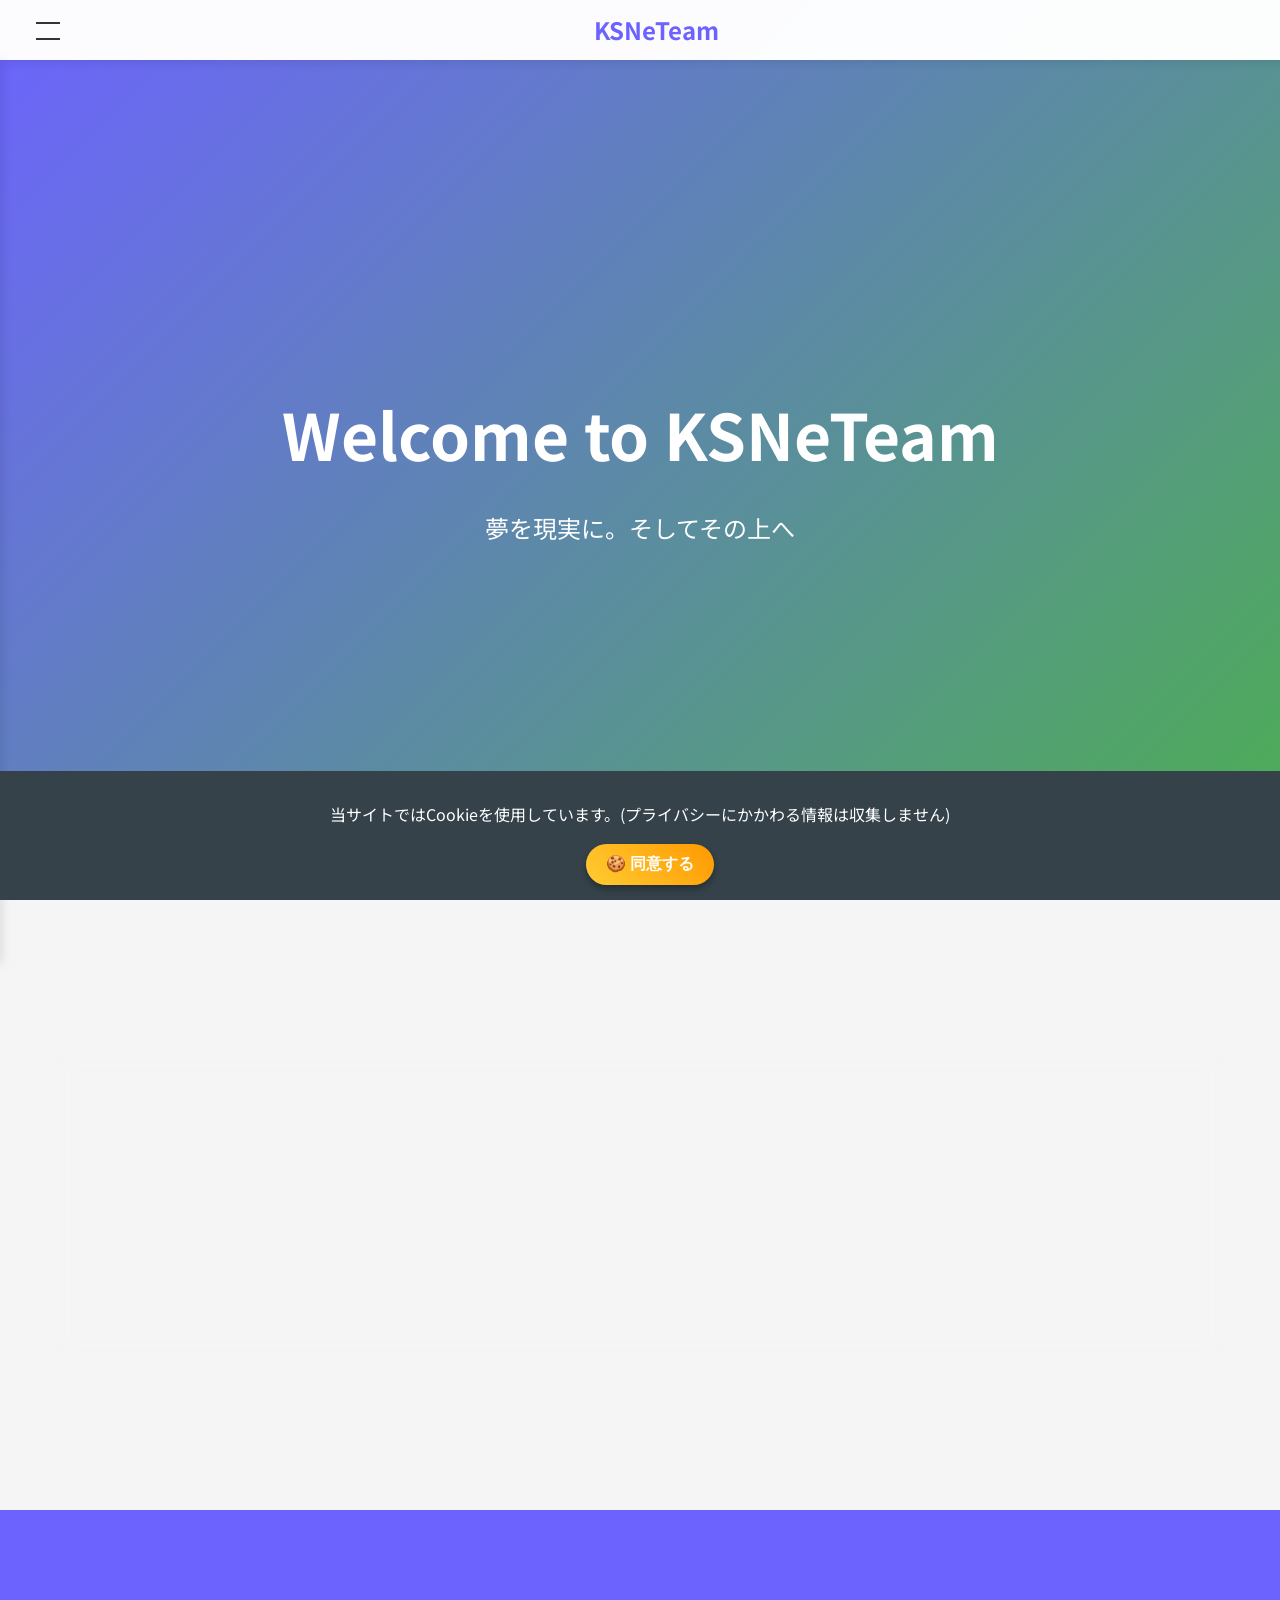
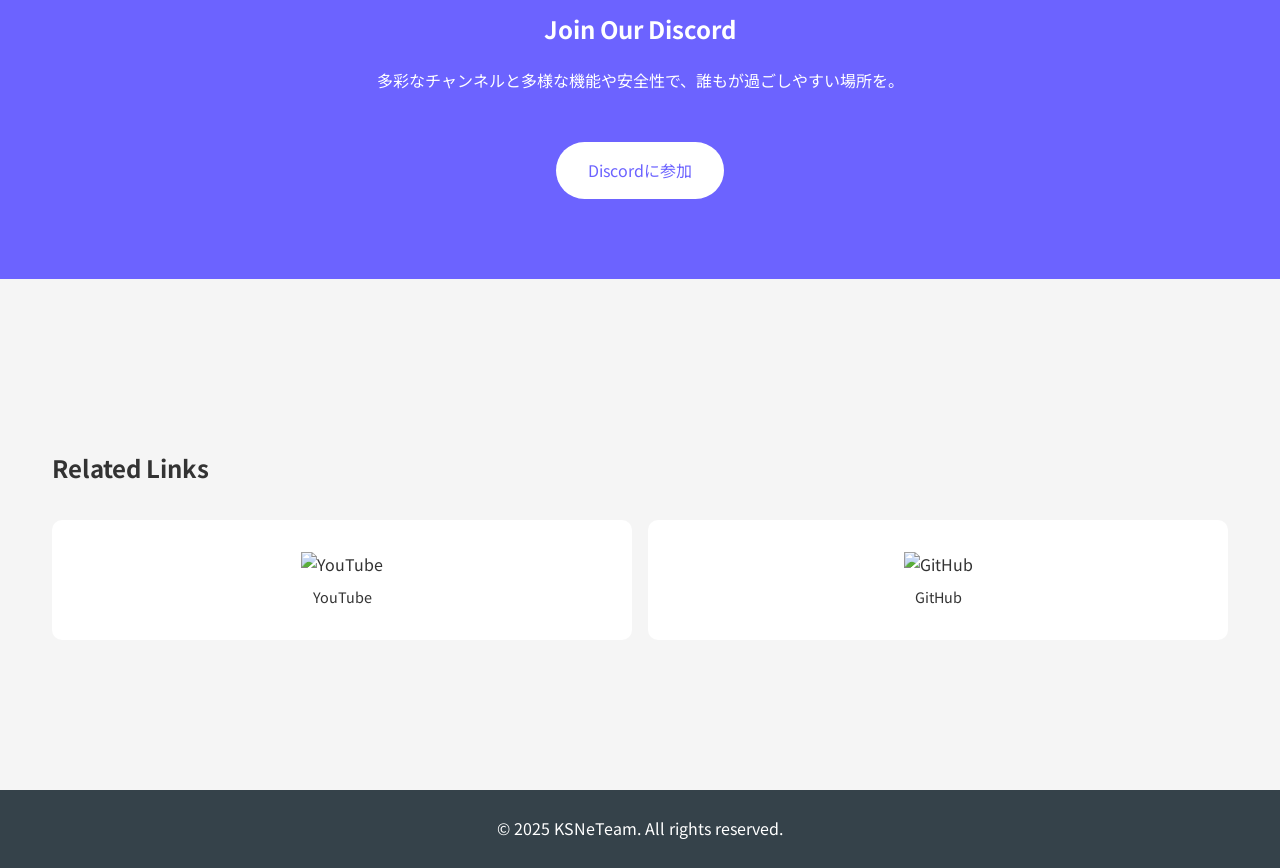
==== commit 0a32decd: "内容の修正" ====
--- a/index.html
+++ b/index.html
@@ -52,19 +52,19 @@
                             <div class="about-header">
                                 <h3>Team</h3>
                             </div>
-                            <p>KSNeTeam はチームとして、DiscordサーバーやBOTの開発・運営を行っています。</p>
+                            <p>KSNeTeamはDiscordサーバーやBOTの開発・運営に携わっています</p>
                         </div>
                         <div class="about-item">
                             <div class="about-header">
                                 <h3>Mission</h3>
                             </div>
-                            <p>より多くのユーザーに、より良い体験を提供できるように日々活動しています。</p>
+                            <p>常にユーザー目線で更に良い体験を</p>
                         </div>
                         <div class="about-item">
                             <div class="about-header">
                                 <h3>Vision</h3>
                             </div>
-                            <p>我々の将来の目標は、より多くの機能を提供することです。</p>
+                            <p>より良いセカイを全ての人に。そしてよりよい社会へ</p>
                         </div>
                     </div>
                 </div>
